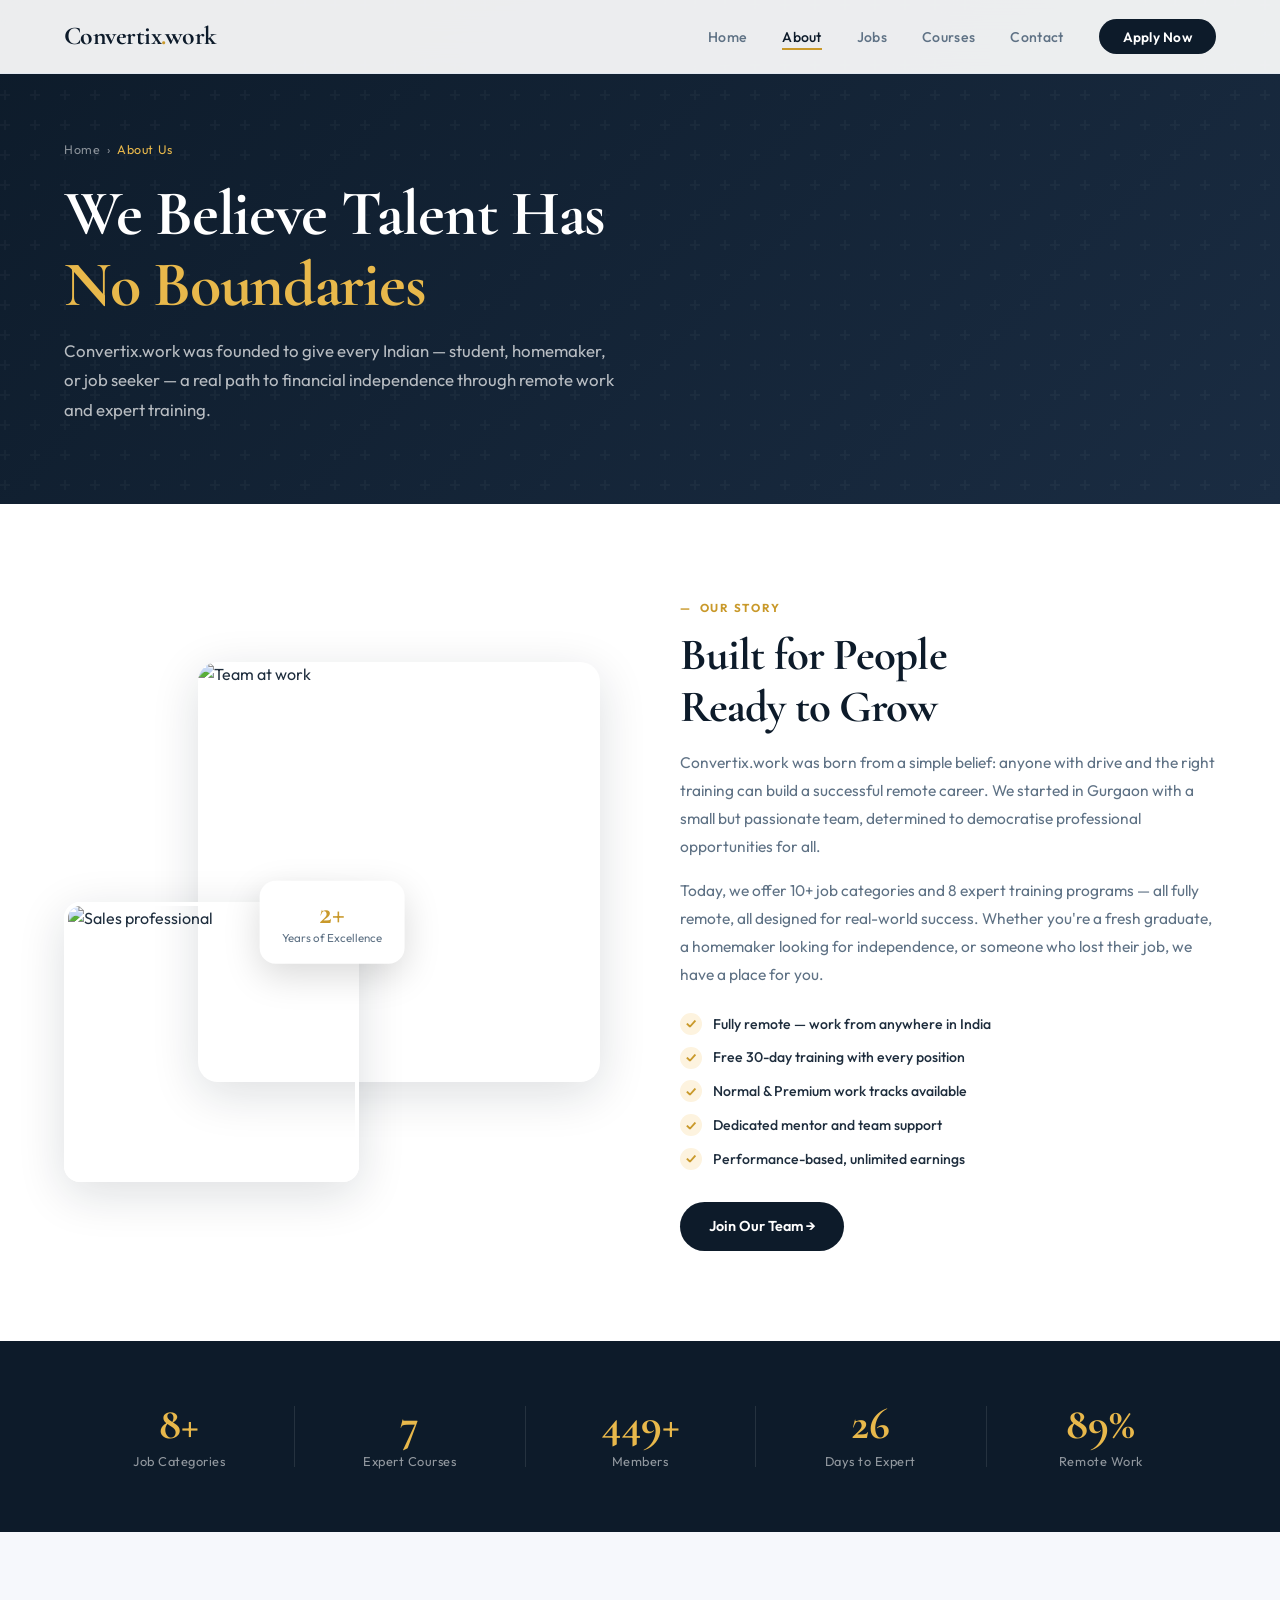
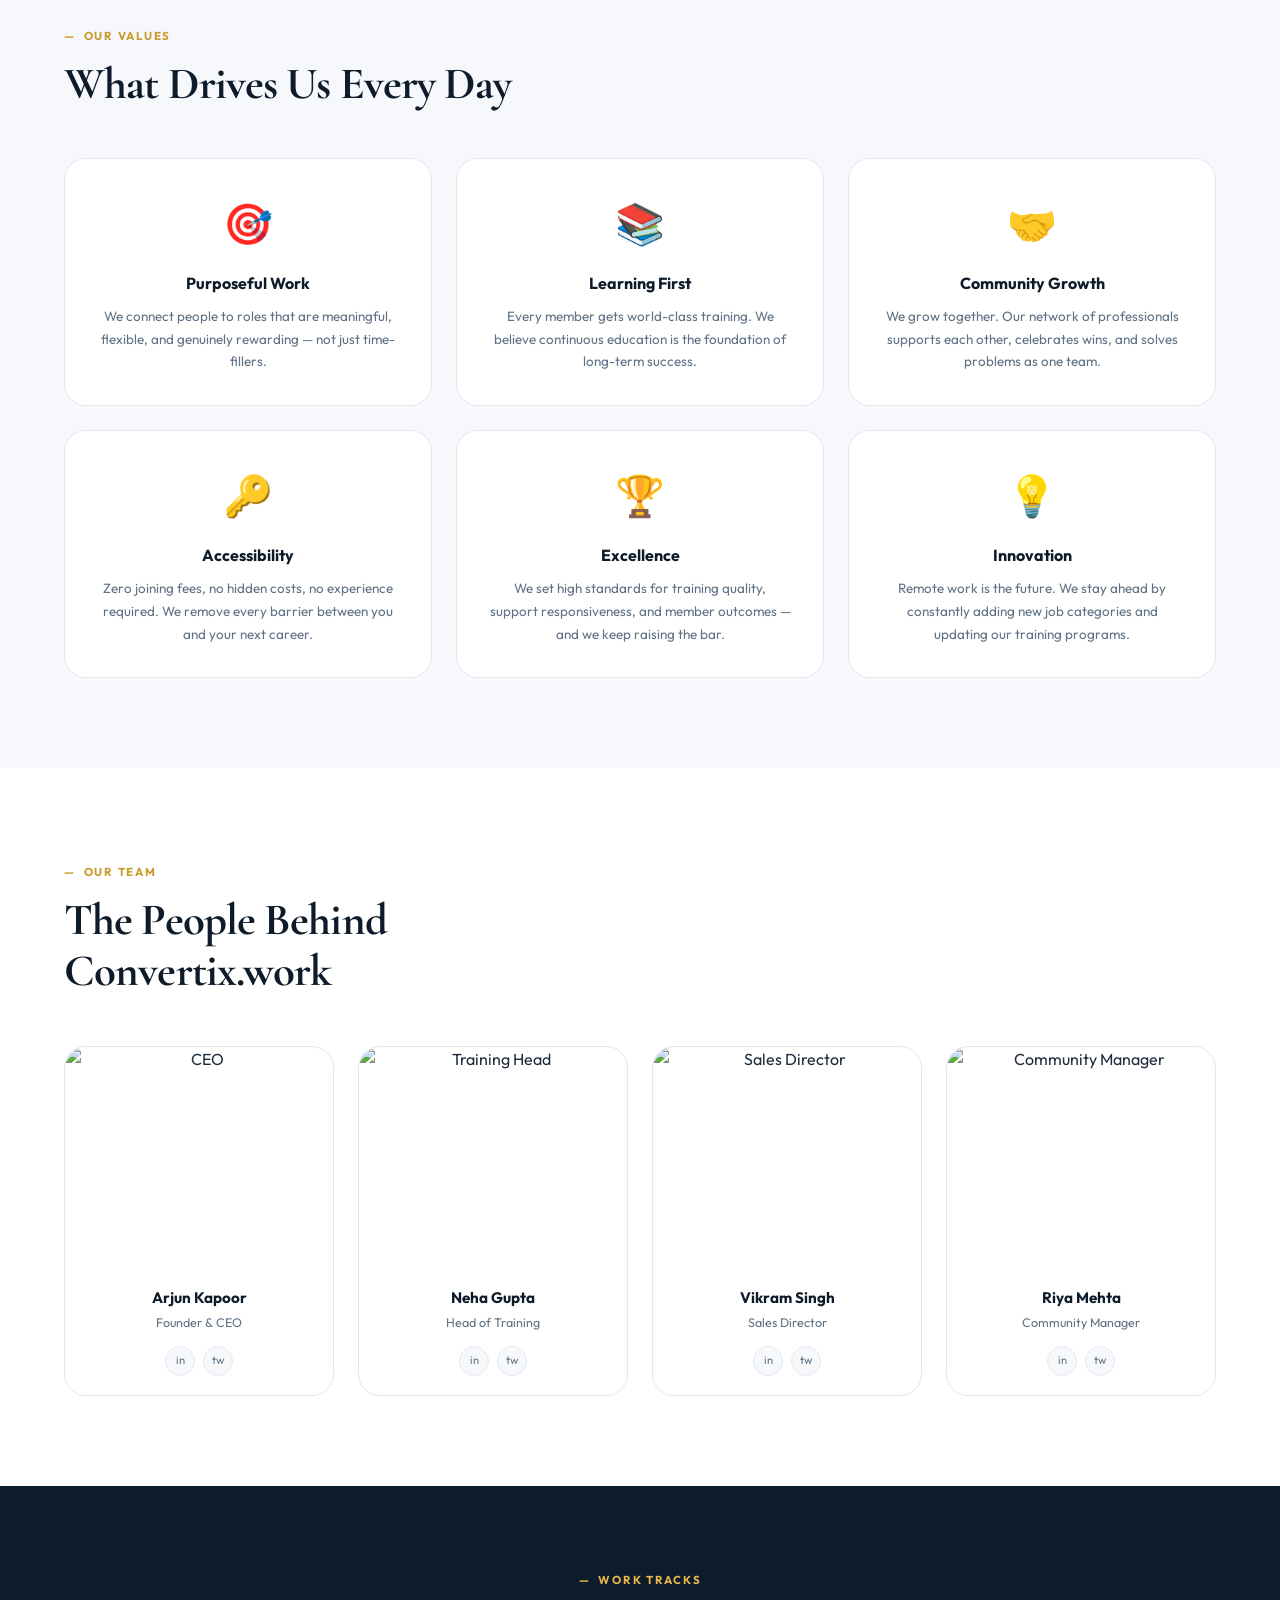
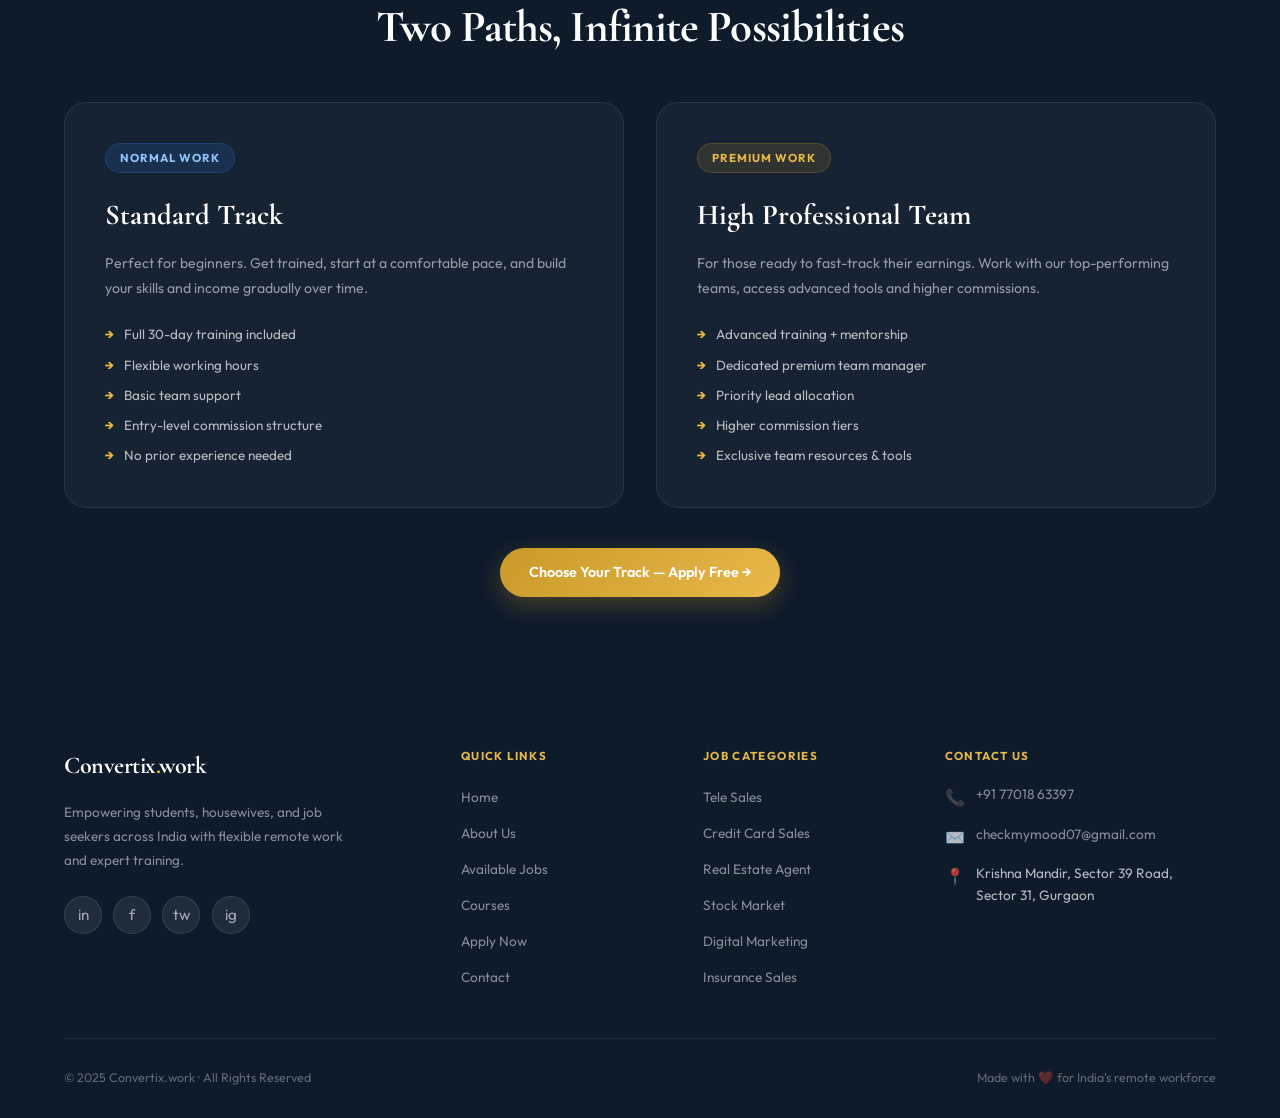
==== about.html @ 707db629 "first commit" ====
<!DOCTYPE html>
<html lang="en">
<head>
<meta charset="UTF-8"/><meta name="viewport" content="width=device-width,initial-scale=1"/>
<title>About Us — Convertix.work</title>
<link rel="stylesheet" href="style.css"/>
<style>
.about-split{display:grid;grid-template-columns:1fr 1fr;gap:5rem;align-items:center}
.about-img-stack{position:relative;height:520px}
.about-img-main{width:75%;height:420px;object-fit:cover;border-radius:20px;box-shadow:var(--shadow2);position:absolute;top:0;right:0}
.about-img-sub{width:55%;height:280px;object-fit:cover;border-radius:16px;box-shadow:var(--shadow2);position:absolute;bottom:0;left:0;border:4px solid var(--white)}
.about-badge-img{position:absolute;top:50%;left:50%;transform:translate(-50%,-50%);background:var(--white);border-radius:16px;padding:1rem 1.4rem;box-shadow:0 12px 36px rgba(0,0,0,0.15);text-align:center;z-index:2}
.about-badge-img .num{font-family:'Cormorant Garamond',serif;font-size:2rem;font-weight:700;color:var(--gold);line-height:1}
.about-badge-img .lbl{font-size:.72rem;color:var(--muted)}
.about-text .section-label{margin-bottom:.8rem}
.about-text p{color:var(--muted);line-height:1.8;font-size:.97rem;margin-top:1rem}
.about-checks{display:flex;flex-direction:column;gap:.7rem;margin-top:1.5rem}
.acheck{display:flex;align-items:center;gap:.7rem;font-size:.88rem;color:var(--text);font-weight:500}
.acheck::before{content:'✓';width:22px;height:22px;border-radius:50%;background:var(--goldbg);color:var(--gold);display:flex;align-items:center;justify-content:center;font-size:.75rem;font-weight:800;flex-shrink:0}

.mission-grid{display:grid;grid-template-columns:repeat(3,1fr);gap:1.5rem;margin-top:3rem}
.mission-card{padding:2rem;border-radius:var(--radius2);text-align:center;background:var(--white);border:1px solid var(--border);transition:all .3s}
.mission-card:hover{box-shadow:var(--shadow2);transform:translateY(-4px);border-color:rgba(201,153,42,0.2)}
.mc-icon{font-size:2.5rem;margin-bottom:1rem}
.mission-card h4{font-size:1rem;font-weight:700;color:var(--navy);margin-bottom:.5rem}
.mission-card p{font-size:.84rem;color:var(--muted);line-height:1.7}

.team-grid{display:grid;grid-template-columns:repeat(4,1fr);gap:1.5rem;margin-top:3rem}
.team-card{border-radius:var(--radius2);overflow:hidden;background:var(--white);border:1px solid var(--border);transition:all .3s;text-align:center}
.team-card:hover{transform:translateY(-5px);box-shadow:var(--shadow2)}
.team-card img{width:100%;height:220px;object-fit:cover;object-position:top}
.team-body{padding:1.2rem}
.team-name{font-size:.95rem;font-weight:700;color:var(--navy)}
.team-role{font-size:.78rem;color:var(--muted);margin-top:.2rem}
.team-socials{display:flex;justify-content:center;gap:.5rem;margin-top:.8rem}
.ts-btn{width:30px;height:30px;border-radius:50%;background:var(--off);border:1px solid var(--border);display:flex;align-items:center;justify-content:center;font-size:.7rem;color:var(--muted);transition:.2s}
.ts-btn:hover{background:var(--gold);color:#fff;border-color:var(--gold)}

.work-options-section{background:var(--navy);padding:80px 5%}
.work-options-section .section-label{color:var(--gold2)}
.work-options-section .section-title{color:var(--white)}
.wo-grid{display:grid;grid-template-columns:1fr 1fr;gap:2rem;margin-top:3rem}
.wo-card{border-radius:var(--radius2);padding:2.5rem;border:1px solid rgba(255,255,255,0.08);background:rgba(255,255,255,0.04);transition:all .3s}
.wo-card:hover{background:rgba(201,153,42,0.08);border-color:rgba(201,153,42,0.25)}
.wo-tag{display:inline-block;padding:.3rem .9rem;border-radius:50px;font-size:.72rem;font-weight:700;letter-spacing:.08em;text-transform:uppercase;margin-bottom:1.2rem}
.wo-normal .wo-tag{background:rgba(59,130,246,0.15);color:#93c5fd;border:1px solid rgba(59,130,246,0.2)}
.wo-premium .wo-tag{background:rgba(201,153,42,0.15);color:var(--gold2);border:1px solid rgba(201,153,42,0.25)}
.wo-card h3{font-family:'Cormorant Garamond',serif;font-size:1.8rem;font-weight:700;color:var(--white);margin-bottom:.8rem}
.wo-card p{font-size:.88rem;color:rgba(255,255,255,0.55);line-height:1.75;margin-bottom:1.5rem}
.wo-features{list-style:none;display:flex;flex-direction:column;gap:.55rem}
.wo-features li{font-size:.84rem;color:rgba(255,255,255,0.7);display:flex;align-items:center;gap:.6rem}
.wo-features li::before{content:'→';color:var(--gold2);font-weight:700}

@media(max-width:900px){.about-split{grid-template-columns:1fr}.about-img-stack{height:300px}.mission-grid{grid-template-columns:1fr}.team-grid{grid-template-columns:repeat(2,1fr)}.wo-grid{grid-template-columns:1fr}}
@media(max-width:500px){.team-grid{grid-template-columns:1fr}}
</style>
</head>
<body>
<nav class="navbar">
  <a href="index.html" class="nav-logo">Convertix<span>.</span>work</a>
  <ul class="nav-links" id="navLinks">
    <li><a href="index.html">Home</a></li>
    <li><a href="about.html" class="active">About</a></li>
    <li><a href="jobs.html">Jobs</a></li>
    <li><a href="courses.html">Courses</a></li>
    <li><a href="contact.html">Contact</a></li>
    <li><a href="apply.html" class="nav-cta">Apply Now</a></li>
  </ul>
  <div class="hamburger" id="hamburger"><span></span><span></span><span></span></div>
</nav>

<!-- HERO -->
<div class="page-hero">
  <div class="page-hero-content">
    <div class="breadcrumb"><a href="index.html">Home</a> › <span>About Us</span></div>
    <h1>We Believe Talent Has<br><em>No Boundaries</em></h1>
    <p>Convertix.work was founded to give every Indian — student, homemaker, or job seeker — a real path to financial independence through remote work and expert training.</p>
  </div>
</div>

<!-- ABOUT SPLIT -->
<section style="background:var(--white)">
  <div class="about-split">
    <div class="about-img-stack reveal">
      <img class="about-img-main" src="https://images.unsplash.com/photo-1497366216548-37526070297c?w=700&h=840&fit=crop" alt="Team at work"/>
      <img class="about-img-sub" src="https://images.unsplash.com/photo-1556742049-0cfed4f6a45d?w=500&h=560&fit=crop" alt="Sales professional"/>
      <div class="about-badge-img"><div class="num">2+</div><div class="lbl">Years of Excellence</div></div>
    </div>
    <div class="about-text reveal" data-delay="150">
      <div class="section-label">Our Story</div>
      <div class="section-title">Built for People<br>Ready to Grow</div>
      <p>Convertix.work was born from a simple belief: anyone with drive and the right training can build a successful remote career. We started in Gurgaon with a small but passionate team, determined to democratise professional opportunities for all.</p>
      <p>Today, we offer 10+ job categories and 8 expert training programs — all fully remote, all designed for real-world success. Whether you're a fresh graduate, a homemaker looking for independence, or someone who lost their job, we have a place for you.</p>
      <div class="about-checks">
        <div class="acheck">Fully remote — work from anywhere in India</div>
        <div class="acheck">Free 30-day training with every position</div>
        <div class="acheck">Normal & Premium work tracks available</div>
        <div class="acheck">Dedicated mentor and team support</div>
        <div class="acheck">Performance-based, unlimited earnings</div>
      </div>
      <div style="margin-top:2rem">
        <a href="apply.html" class="btn btn-dark">Join Our Team →</a>
      </div>
    </div>
  </div>
</section>

<!-- STATS -->
<div class="stats-bar">
  <div class="stat-item"><div class="stat-num" data-count="10" data-suffix="+">10+</div><div class="stat-label">Job Categories</div></div>
  <div class="stat-item"><div class="stat-num" data-count="8">8</div><div class="stat-label">Expert Courses</div></div>
  <div class="stat-item"><div class="stat-num" data-count="500" data-suffix="+">500+</div><div class="stat-label">Members</div></div>
  <div class="stat-item"><div class="stat-num" data-count="30">30</div><div class="stat-label">Days to Expert</div></div>
  <div class="stat-item"><div class="stat-num" data-count="100" data-suffix="%">100%</div><div class="stat-label">Remote Work</div></div>
</div>

<!-- MISSION / VALUES -->
<section style="background:var(--off)">
  <div class="reveal">
    <div class="section-label">Our Values</div>
    <div class="section-title">What Drives Us Every Day</div>
  </div>
  <div class="mission-grid stagger-parent">
    <div class="mission-card stagger-child"><div class="mc-icon">🎯</div><h4>Purposeful Work</h4><p>We connect people to roles that are meaningful, flexible, and genuinely rewarding — not just time-fillers.</p></div>
    <div class="mission-card stagger-child"><div class="mc-icon">📚</div><h4>Learning First</h4><p>Every member gets world-class training. We believe continuous education is the foundation of long-term success.</p></div>
    <div class="mission-card stagger-child"><div class="mc-icon">🤝</div><h4>Community Growth</h4><p>We grow together. Our network of professionals supports each other, celebrates wins, and solves problems as one team.</p></div>
    <div class="mission-card stagger-child"><div class="mc-icon">🔑</div><h4>Accessibility</h4><p>Zero joining fees, no hidden costs, no experience required. We remove every barrier between you and your next career.</p></div>
    <div class="mission-card stagger-child"><div class="mc-icon">🏆</div><h4>Excellence</h4><p>We set high standards for training quality, support responsiveness, and member outcomes — and we keep raising the bar.</p></div>
    <div class="mission-card stagger-child"><div class="mc-icon">💡</div><h4>Innovation</h4><p>Remote work is the future. We stay ahead by constantly adding new job categories and updating our training programs.</p></div>
  </div>
</section>

<!-- TEAM -->
<section style="background:var(--white)">
  <div class="section-header-row reveal">
    <div><div class="section-label">Our Team</div><div class="section-title">The People Behind<br>Convertix.work</div></div>
  </div>
  <div class="team-grid stagger-parent">
    <div class="team-card stagger-child">
      <img src="https://images.unsplash.com/photo-1560250097-0dc05ae5be72?w=400&h=440&fit=crop&crop=face" alt="CEO"/>
      <div class="team-body"><div class="team-name">Arjun Kapoor</div><div class="team-role">Founder & CEO</div><div class="team-socials"><a href="#" class="ts-btn">in</a><a href="#" class="ts-btn">tw</a></div></div>
    </div>
    <div class="team-card stagger-child">
      <img src="https://images.unsplash.com/photo-1573497019940-1c28c88b4f3e?w=400&h=440&fit=crop&crop=face" alt="Training Head"/>
      <div class="team-body"><div class="team-name">Neha Gupta</div><div class="team-role">Head of Training</div><div class="team-socials"><a href="#" class="ts-btn">in</a><a href="#" class="ts-btn">tw</a></div></div>
    </div>
    <div class="team-card stagger-child">
      <img src="https://images.unsplash.com/photo-1519085360753-af0119f7cbe7?w=400&h=440&fit=crop&crop=face" alt="Sales Director"/>
      <div class="team-body"><div class="team-name">Vikram Singh</div><div class="team-role">Sales Director</div><div class="team-socials"><a href="#" class="ts-btn">in</a><a href="#" class="ts-btn">tw</a></div></div>
    </div>
    <div class="team-card stagger-child">
      <img src="https://images.unsplash.com/photo-1531746020798-e6953c6e8e04?w=400&h=440&fit=crop&crop=face" alt="Community Manager"/>
      <div class="team-body"><div class="team-name">Riya Mehta</div><div class="team-role">Community Manager</div><div class="team-socials"><a href="#" class="ts-btn">in</a><a href="#" class="ts-btn">tw</a></div></div>
    </div>
  </div>
</section>

<!-- WORK OPTIONS -->
<section class="work-options-section">
  <div class="reveal" style="text-align:center">
    <div class="section-label">Work Tracks</div>
    <div class="section-title">Two Paths, Infinite Possibilities</div>
  </div>
  <div class="wo-grid stagger-parent">
    <div class="wo-card wo-normal stagger-child">
      <div class="wo-tag">Normal Work</div>
      <h3>Standard Track</h3>
      <p>Perfect for beginners. Get trained, start at a comfortable pace, and build your skills and income gradually over time.</p>
      <ul class="wo-features">
        <li>Full 30-day training included</li>
        <li>Flexible working hours</li>
        <li>Basic team support</li>
        <li>Entry-level commission structure</li>
        <li>No prior experience needed</li>
      </ul>
    </div>
    <div class="wo-card wo-premium stagger-child">
      <div class="wo-tag">Premium Work</div>
      <h3>High Professional Team</h3>
      <p>For those ready to fast-track their earnings. Work with our top-performing teams, access advanced tools and higher commissions.</p>
      <ul class="wo-features">
        <li>Advanced training + mentorship</li>
        <li>Dedicated premium team manager</li>
        <li>Priority lead allocation</li>
        <li>Higher commission tiers</li>
        <li>Exclusive team resources & tools</li>
      </ul>
    </div>
  </div>
  <div style="text-align:center;margin-top:2.5rem">
    <a href="apply.html" class="btn btn-gold">Choose Your Track — Apply Free →</a>
  </div>
</section>

<!-- FOOTER -->
<footer class="footer">
  <div class="footer-grid">
    <div class="footer-brand">
      <a href="index.html" class="nav-logo" style="color:#fff">Convertix<span style="color:var(--gold2)">.</span>work</a>
      <p>Empowering students, housewives, and job seekers across India with flexible remote work and expert training.</p>
      <div class="footer-social"><a href="#" class="social-btn">in</a><a href="#" class="social-btn">f</a><a href="#" class="social-btn">tw</a><a href="#" class="social-btn">ig</a></div>
    </div>
    <div class="footer-col"><h5>Quick Links</h5><ul><li><a href="index.html">Home</a></li><li><a href="about.html">About Us</a></li><li><a href="jobs.html">Available Jobs</a></li><li><a href="courses.html">Courses</a></li><li><a href="apply.html">Apply Now</a></li><li><a href="contact.html">Contact</a></li></ul></div>
    <div class="footer-col"><h5>Job Categories</h5><ul><li><a href="jobs.html">Tele Sales</a></li><li><a href="jobs.html">Credit Card Sales</a></li><li><a href="jobs.html">Real Estate Agent</a></li><li><a href="jobs.html">Stock Market</a></li><li><a href="jobs.html">Digital Marketing</a></li><li><a href="jobs.html">Insurance Sales</a></li></ul></div>
    <div class="footer-col"><h5>Contact Us</h5>
      <div class="footer-contact-item"><span class="icon">📞</span><div><a href="tel:+917701863397">+91 77018 63397</a></div></div>
      <div class="footer-contact-item"><span class="icon">✉️</span><div><a href="mailto:checkmymood07@gmail.com">checkmymood07@gmail.com</a></div></div>
      <div class="footer-contact-item"><span class="icon">📍</span><div>Krishna Mandir, Sector 39 Road, Sector 31, Gurgaon</div></div>
    </div>
  </div>
  <div class="footer-bottom"><span>© 2025 Convertix.work · All Rights Reserved</span><span>Made with ❤️ for India's remote workforce</span></div>
</footer>
<script src="main.js"></script>
</body>
</html>
---- style.css ----
/* =========================================================
   CONVERTIX.WORK — Global Stylesheet
   Design: Clean Corporate · Light & Professional
   Fonts: Cormorant Garamond + Outfit
========================================================= */

@import url('https://fonts.googleapis.com/css2?family=Cormorant+Garamond:wght@600;700&family=Outfit:wght@300;400;500;600;700;800&display=swap');

/* ── TOKENS ──────────────────────────────────────────── */
:root {
  --navy:    #0d1b2a;
  --navy2:   #1a2c42;
  --gold:    #c9992a;
  --gold2:   #e8b84b;
  --goldbg:  #fdf3df;
  --white:   #ffffff;
  --off:     #f6f8fc;
  --text:    #1e2d3d;
  --muted:   #5f7285;
  --border:  #e2e8f0;
  --shadow:  0 4px 24px rgba(13,27,42,0.09);
  --shadow2: 0 12px 48px rgba(13,27,42,0.14);
  --radius:  14px;
  --radius2: 22px;
  font-size: 16px;
}

/* ── RESET ───────────────────────────────────────────── */
*, *::before, *::after { box-sizing: border-box; margin: 0; padding: 0; }
html { scroll-behavior: smooth; }
body {
  font-family: 'Outfit', sans-serif;
  background: var(--white);
  color: var(--text);
  line-height: 1.6;
  -webkit-font-smoothing: antialiased;
}
img { display: block; max-width: 100%; }
a { text-decoration: none; }

/* ── NAV ─────────────────────────────────────────────── */
.navbar {
  position: fixed; top: 0; left: 0; right: 0; z-index: 200;
  display: flex; align-items: center; justify-content: space-between;
  padding: 1rem 5%;
  background: rgba(255,255,255,0.92);
  backdrop-filter: blur(18px);
  border-bottom: 1px solid var(--border);
  transition: box-shadow 0.3s;
}
.navbar.scrolled { box-shadow: 0 4px 30px rgba(13,27,42,0.1); }

.nav-logo {
  font-family: 'Cormorant Garamond', serif;
  font-size: 1.6rem; font-weight: 700;
  color: var(--navy); letter-spacing: -0.02em;
}
.nav-logo span { color: var(--gold); }

.nav-links { display: flex; align-items: center; gap: 2.2rem; list-style: none; }
.nav-links a {
  font-size: 0.88rem; font-weight: 500;
  color: var(--muted); letter-spacing: 0.02em;
  transition: color 0.2s; position: relative;
}
.nav-links a::after {
  content: ''; position: absolute; bottom: -4px; left: 0; right: 0;
  height: 2px; background: var(--gold);
  transform: scaleX(0); transform-origin: left;
  transition: transform 0.25s ease;
}
.nav-links a:hover, .nav-links a.active { color: var(--navy); }
.nav-links a:hover::after, .nav-links a.active::after { transform: scaleX(1); }

.nav-cta {
  background: var(--navy) !important; color: var(--white) !important;
  padding: 0.55rem 1.5rem; border-radius: 50px;
  font-weight: 600 !important; font-size: 0.85rem !important;
  transition: all 0.3s !important;
}
.nav-cta::after { display: none !important; }
.nav-cta:hover { background: var(--gold) !important; transform: translateY(-1px); box-shadow: 0 8px 20px rgba(201,153,42,0.35) !important; }

.hamburger {
  display: none; flex-direction: column; gap: 5px;
  cursor: pointer; padding: 8px; border-radius: 8px;
  background: rgba(201,153,42,0.1); transition: background 0.3s;
}
.hamburger:hover { background: rgba(201,153,42,0.2); }
.hamburger span { width: 22px; height: 2px; background: var(--gold); border-radius: 2px; transition: 0.3s; }
.hamburger.open span:nth-child(1) { transform: rotate(45deg) translate(5px, 5px); }
.hamburger.open span:nth-child(2) { opacity: 0; }
.hamburger.open span:nth-child(3) { transform: rotate(-45deg) translate(5px, -5px); }

/* ── BUTTONS ─────────────────────────────────────────── */
.btn {
  display: inline-flex; align-items: center; gap: 0.5rem;
  padding: 0.8rem 1.8rem; border-radius: 50px;
  font-family: 'Outfit', sans-serif; font-weight: 600;
  font-size: 0.9rem; cursor: pointer; border: none;
  transition: all 0.3s; text-decoration: none;
}
.btn-dark { background: var(--navy); color: var(--white); }
.btn-dark:hover { background: var(--navy2); transform: translateY(-2px); box-shadow: 0 12px 28px rgba(13,27,42,0.22); }
.btn-gold { background: linear-gradient(135deg, var(--gold), var(--gold2)); color: var(--white); box-shadow: 0 8px 24px rgba(201,153,42,0.3); }
.btn-gold:hover { transform: translateY(-2px); box-shadow: 0 14px 32px rgba(201,153,42,0.4); }
.btn-outline { background: transparent; color: var(--navy); border: 2px solid var(--navy); }
.btn-outline:hover { background: var(--navy); color: var(--white); }
.btn-outline-gold { background: transparent; color: var(--gold); border: 2px solid var(--gold); }
.btn-outline-gold:hover { background: var(--gold); color: var(--white); }

/* ── PAGE HERO ───────────────────────────────────────── */
.page-hero {
  padding: 140px 5% 80px;
  background: linear-gradient(135deg, var(--navy) 0%, var(--navy2) 100%);
  color: var(--white); position: relative; overflow: hidden;
}
.page-hero::before {
  content: '';
  position: absolute; inset: 0;
  background: url("data:image/svg+xml,%3Csvg width='60' height='60' viewBox='0 0 60 60' xmlns='http://www.w3.org/2000/svg'%3E%3Cg fill='none' fill-rule='evenodd'%3E%3Cg fill='%23ffffff' fill-opacity='0.03'%3E%3Cpath d='M36 34v-4h-2v4h-4v2h4v4h2v-4h4v-2h-4zm0-30V0h-2v4h-4v2h4v4h2V6h4V4h-4zM6 34v-4H4v4H0v2h4v4h2v-4h4v-2H6zM6 4V0H4v4H0v2h4v4h2V6h4V4H6z'/%3E%3C/g%3E%3C/g%3E%3C/svg%3E");
}
.page-hero-content { position: relative; z-index: 1; max-width: 720px; }
.page-hero .breadcrumb {
  display: flex; align-items: center; gap: 0.4rem;
  font-size: 0.78rem; color: rgba(255,255,255,0.5);
  margin-bottom: 1.2rem; letter-spacing: 0.05em;
}
.page-hero .breadcrumb a { color: rgba(255,255,255,0.5); }
.page-hero .breadcrumb a:hover { color: var(--gold); }
.page-hero .breadcrumb span { color: var(--gold2); }
.page-hero h1 {
  font-family: 'Cormorant Garamond', serif;
  font-size: clamp(2.4rem, 5vw, 4rem); font-weight: 700;
  line-height: 1.1; letter-spacing: -0.02em; margin-bottom: 1rem;
}
.page-hero h1 em { color: var(--gold2); font-style: normal; }
.page-hero p {
  font-size: 1.05rem; color: rgba(255,255,255,0.7);
  max-width: 560px; line-height: 1.75;
}

/* ── SECTIONS ────────────────────────────────────────── */
section { padding: 90px 5%; }
.section-label {
  display: inline-flex; align-items: center; gap: 0.5rem;
  font-size: 0.72rem; letter-spacing: 0.15em; text-transform: uppercase;
  color: var(--gold); font-weight: 700; margin-bottom: 0.8rem;
}
.section-label::before { content: '—'; }
.section-title {
  font-family: 'Cormorant Garamond', serif;
  font-size: clamp(1.9rem, 3.5vw, 2.8rem);
  font-weight: 700; line-height: 1.15; color: var(--navy);
  letter-spacing: -0.02em;
}
.section-sub { color: var(--muted); margin-top: 0.9rem; line-height: 1.75; font-size: 0.97rem; max-width: 540px; }

.section-header-row {
  display: flex; justify-content: space-between;
  align-items: flex-end; margin-bottom: 3rem; flex-wrap: wrap; gap: 1.5rem;
}

.bg-off { background: var(--off); }
.bg-navy { background: var(--navy); color: var(--white); }
.bg-gold { background: linear-gradient(135deg, #b8841f, var(--gold)); }

/* ── CARDS ───────────────────────────────────────────── */
.card {
  background: var(--white); border: 1px solid var(--border);
  border-radius: var(--radius2); overflow: hidden;
  transition: all 0.35s cubic-bezier(0.34,1.3,0.64,1);
}
.card:hover { transform: translateY(-6px); box-shadow: var(--shadow2); border-color: rgba(201,153,42,0.25); }

.card-img { width: 100%; height: 220px; object-fit: cover; }
.card-body { padding: 1.5rem; }
.card-tag {
  display: inline-block; font-size: 0.7rem; font-weight: 700;
  letter-spacing: 0.1em; text-transform: uppercase;
  padding: 0.25rem 0.7rem; border-radius: 50px;
  background: var(--goldbg); color: var(--gold);
  margin-bottom: 0.8rem;
}
.card-title { font-size: 1.05rem; font-weight: 700; color: var(--navy); margin-bottom: 0.4rem; }
.card-desc { font-size: 0.85rem; color: var(--muted); line-height: 1.65; }

/* ── STATS BAR ───────────────────────────────────────── */
.stats-bar {
  display: flex; align-items: center; justify-content: center;
  gap: 0; background: var(--navy); padding: 2.8rem 5%;
  flex-wrap: wrap;
}
.stat-item {
  flex: 1; min-width: 160px; text-align: center;
  padding: 1rem 1.5rem; position: relative;
}
.stat-item + .stat-item::before {
  content: '';
  position: absolute; left: 0; top: 20%; height: 60%;
  width: 1px; background: rgba(255,255,255,0.1);
}
.stat-num {
  font-family: 'Cormorant Garamond', serif;
  font-size: 2.8rem; font-weight: 700; color: var(--gold2);
  line-height: 1;
}
.stat-label { font-size: 0.8rem; color: rgba(255,255,255,0.55); margin-top: 0.3rem; letter-spacing: 0.04em; }

/* ── BADGE / TAG ─────────────────────────────────────── */
.badge {
  display: inline-flex; align-items: center; gap: 0.35rem;
  padding: 0.3rem 0.8rem; border-radius: 50px;
  font-size: 0.72rem; font-weight: 700; letter-spacing: 0.08em; text-transform: uppercase;
}
.badge-gold { background: var(--goldbg); color: var(--gold); border: 1px solid rgba(201,153,42,0.25); }
.badge-green { background: #f0fdf4; color: #15803d; border: 1px solid rgba(21,128,61,0.2); }
.badge-blue  { background: #eff6ff; color: #1d4ed8; border: 1px solid rgba(29,78,216,0.2); }
.badge-navy  { background: rgba(13,27,42,0.08); color: var(--navy); border: 1px solid rgba(13,27,42,0.15); }

/* ── DIVIDER ─────────────────────────────────────────── */
.divider { height: 1px; background: var(--border); margin: 0; }

/* ── FOOTER ─────────────────────────────────────────── */
.footer {
  background: var(--navy);
  color: rgba(255,255,255,0.7);
  padding: 70px 5% 30px;
}
.footer-grid {
  display: grid; grid-template-columns: 1.8fr 1fr 1fr 1.4fr;
  gap: 3rem; margin-bottom: 3rem;
}
.footer-brand .nav-logo { color: var(--white); font-size: 1.5rem; margin-bottom: 1rem; display: block; }
.footer-brand p { font-size: 0.85rem; line-height: 1.75; color: rgba(255,255,255,0.5); max-width: 280px; }
.footer-social { display: flex; gap: 0.7rem; margin-top: 1.5rem; }
.social-btn {
  width: 38px; height: 38px; border-radius: 50%;
  background: rgba(255,255,255,0.08); border: 1px solid rgba(255,255,255,0.1);
  display: flex; align-items: center; justify-content: center;
  font-size: 0.95rem; transition: all 0.2s; color: rgba(255,255,255,0.6);
  text-decoration: none;
}
.social-btn:hover { background: var(--gold); border-color: var(--gold); color: var(--white); }
.footer-col h5 {
  font-size: 0.72rem; letter-spacing: 0.12em; text-transform: uppercase;
  color: var(--gold2); font-weight: 700; margin-bottom: 1.2rem;
}
.footer-col ul { list-style: none; display: flex; flex-direction: column; gap: 0.65rem; }
.footer-col a { color: rgba(255,255,255,0.5); font-size: 0.85rem; transition: color 0.2s; }
.footer-col a:hover { color: var(--white); }
.footer-contact-item { display: flex; align-items: flex-start; gap: 0.7rem; margin-bottom: 0.8rem; font-size: 0.85rem; }
.footer-contact-item .icon { font-size: 1rem; flex-shrink: 0; margin-top: 1px; }
.footer-contact-item a { color: rgba(255,255,255,0.5); }
.footer-contact-item a:hover { color: var(--gold2); }
.footer-bottom {
  border-top: 1px solid rgba(255,255,255,0.08);
  padding-top: 1.8rem;
  display: flex; justify-content: space-between; align-items: center;
  flex-wrap: wrap; gap: 1rem;
  font-size: 0.78rem; color: rgba(255,255,255,0.35);
}
.footer-bottom a { color: rgba(255,255,255,0.35); }
.footer-bottom a:hover { color: var(--gold2); }

/* ── REVEAL ANIMATION ────────────────────────────────── */
.reveal {
  opacity: 0; transform: translateY(28px);
  transition: opacity 0.6s ease, transform 0.6s ease;
}
.reveal.up { opacity: 1; transform: translateY(0); }

/* ── FORM ────────────────────────────────────────────── */
.form-group { display: flex; flex-direction: column; gap: 0.4rem; margin-bottom: 1.1rem; }
.form-group label { font-size: 0.8rem; font-weight: 600; color: var(--text); letter-spacing: 0.02em; }
.form-group input,
.form-group select,
.form-group textarea {
  background: var(--white); border: 1.5px solid var(--border);
  color: var(--text); padding: 0.75rem 1rem;
  border-radius: var(--radius); font-family: 'Outfit', sans-serif;
  font-size: 0.9rem; outline: none; transition: all 0.2s; width: 100%;
}
.form-group input:focus,
.form-group select:focus,
.form-group textarea:focus {
  border-color: var(--gold); box-shadow: 0 0 0 3px rgba(201,153,42,0.12);
}
.form-group input::placeholder,
.form-group textarea::placeholder { color: #b0bec5; }
.form-group textarea { resize: vertical; min-height: 100px; }
.form-row { display: grid; grid-template-columns: 1fr 1fr; gap: 1.1rem; }

/* ── RESPONSIVE ──────────────────────────────────────── */
@media (max-width: 1024px) {
  .footer-grid { grid-template-columns: 1fr 1fr; }
}
@media (max-width: 768px) {
  .navbar { padding: 0.9rem 5%; }
  .nav-links {
    display: none; position: fixed; top: 64px; left: 0; right: 0; bottom: 0;
    background: rgba(255,255,255,0.95); backdrop-filter: blur(10px);
    flex-direction: column; align-items: center;
    justify-content: center; gap: 2rem; z-index: 199;
    border-top: 1px solid var(--border);
    opacity: 0; transform: translateY(-20px); transition: all 0.3s ease;
  }
  .nav-links.open { display: flex; opacity: 1; transform: translateY(0); }
  .nav-links a { font-size: 1.1rem; transition: color 0.3s; }
  .nav-links a:hover { color: var(--gold); }
  .hamburger { display: flex; }
  .section-header-row { flex-direction: column; align-items: flex-start; }
  .form-row { grid-template-columns: 1fr; }
  .footer-grid { grid-template-columns: 1fr; gap: 2rem; }
  .footer-bottom { flex-direction: column; text-align: center; }
  section { padding: 60px 5%; }
  .stats-bar { gap: 0; }
}
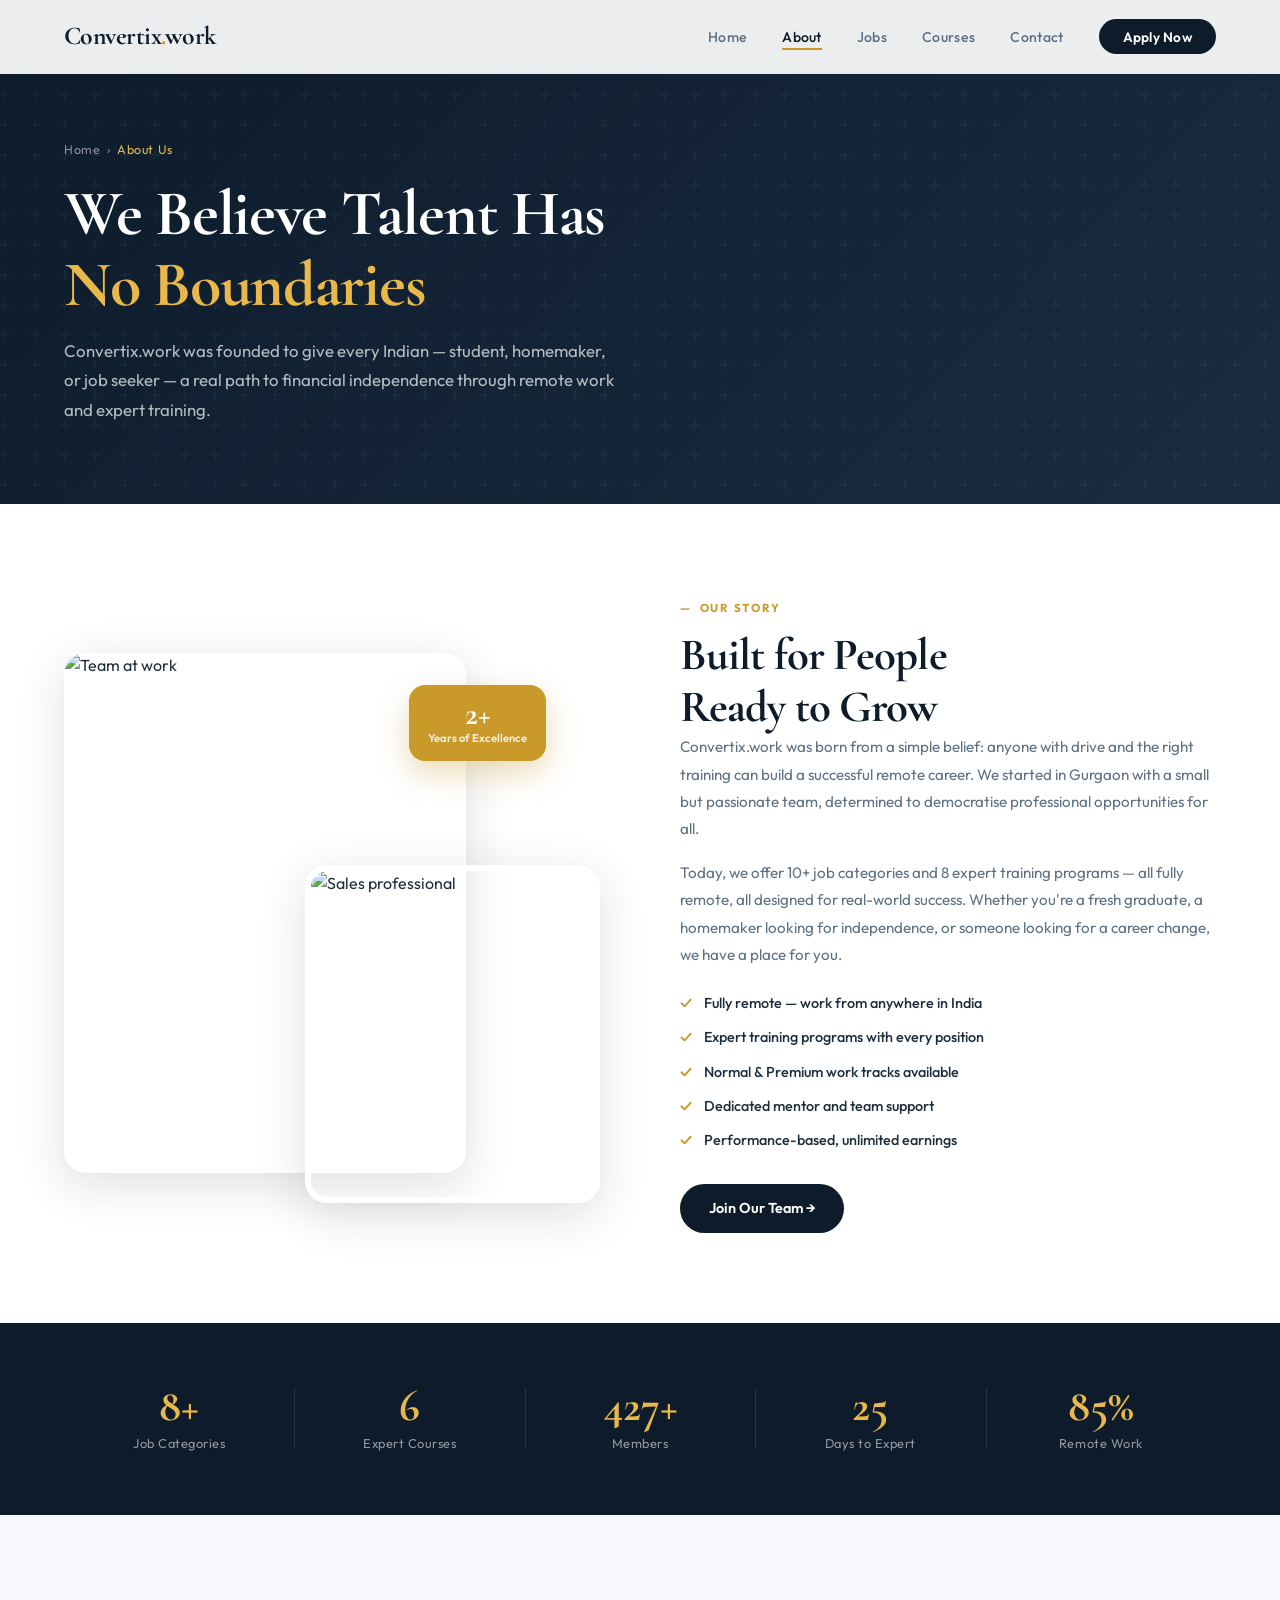
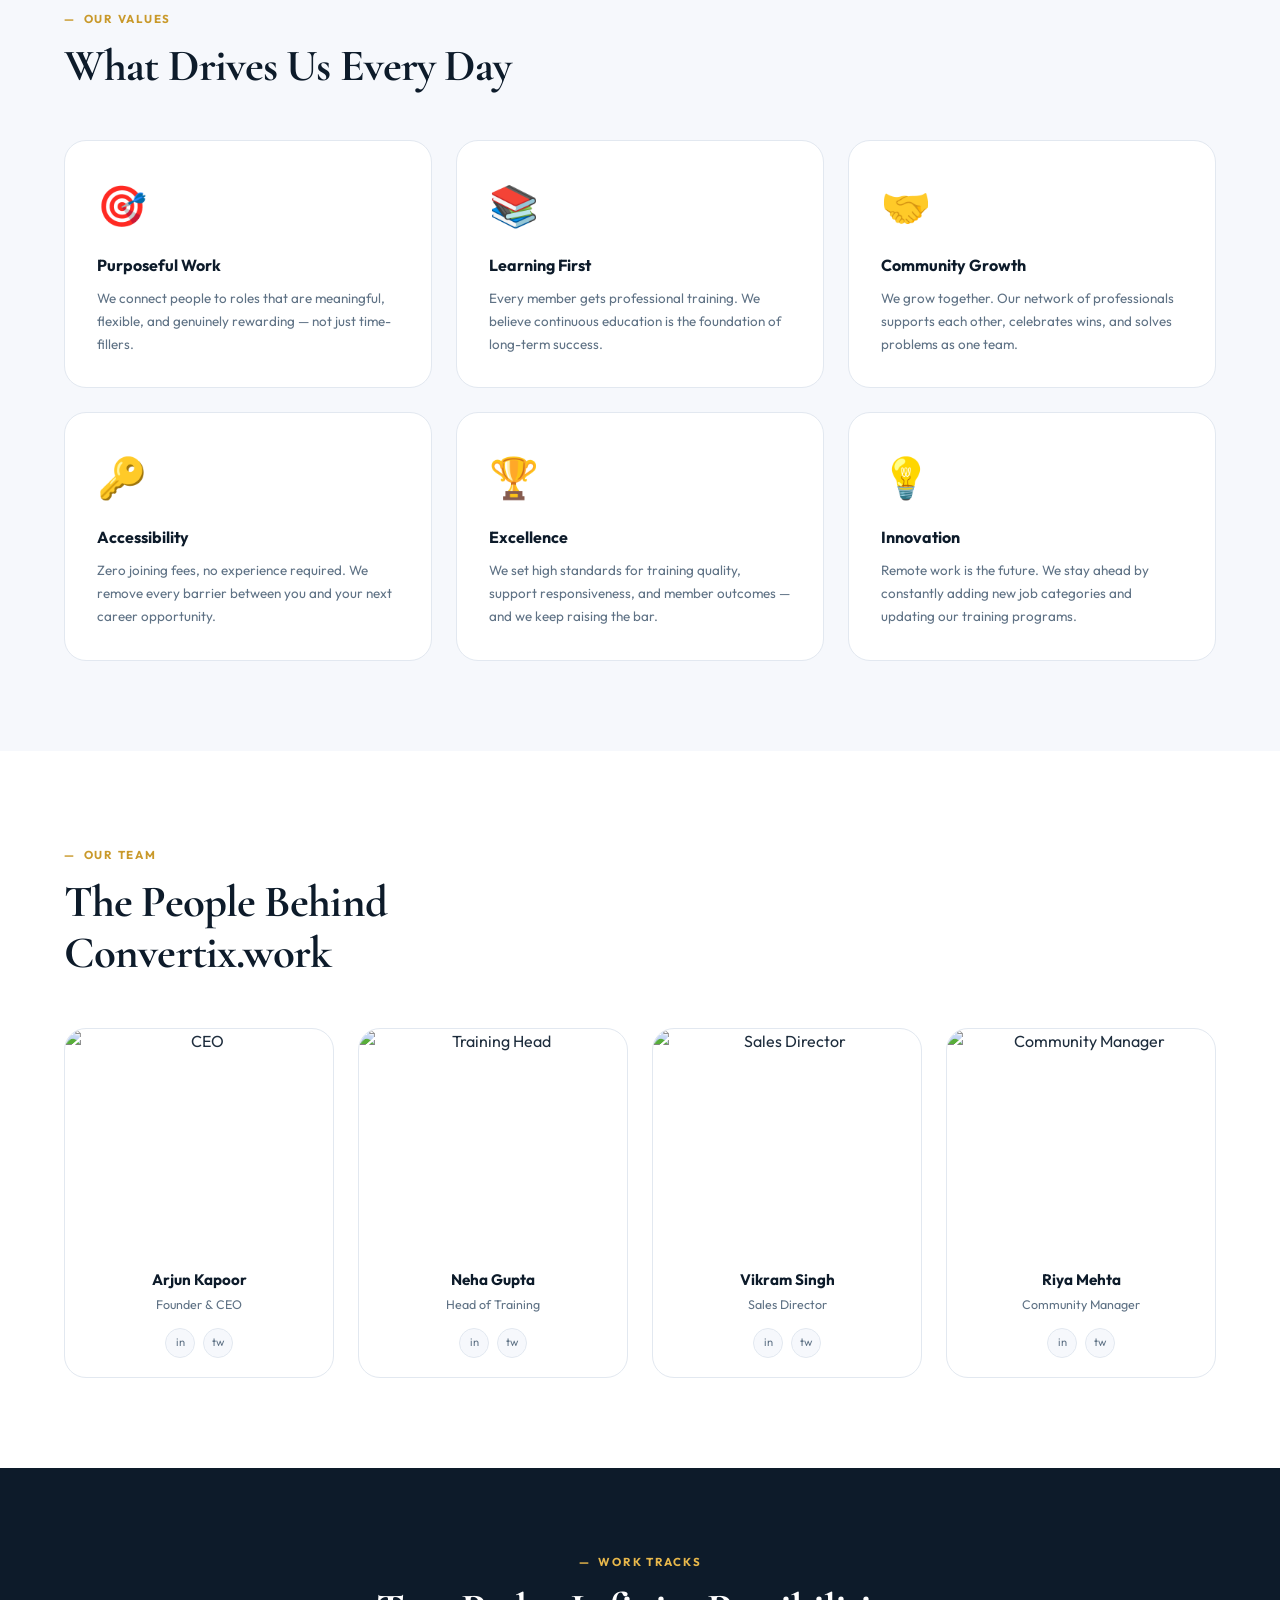
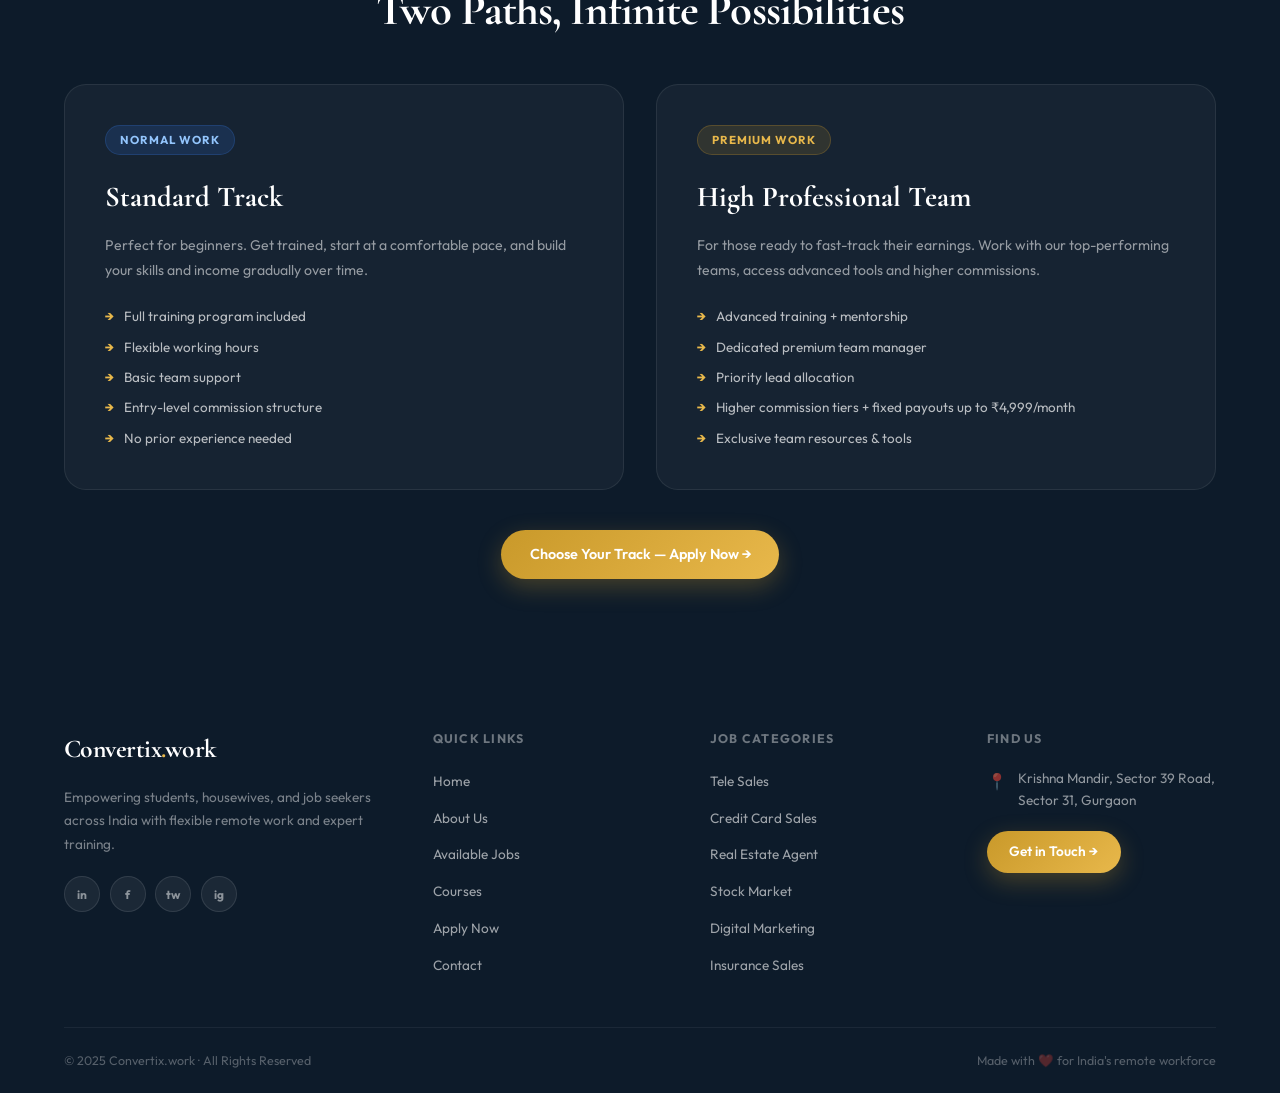
==== commit 450aaf72: "some fetrure updated" ====
--- a/about.html
+++ b/about.html
@@ -1,215 +1,278 @@
 <!DOCTYPE html>
 <html lang="en">
+
 <head>
-<meta charset="UTF-8"/><meta name="viewport" content="width=device-width,initial-scale=1"/>
-<title>About Us — Convertix.work</title>
-<link rel="stylesheet" href="style.css"/>
-<style>
-.about-split{display:grid;grid-template-columns:1fr 1fr;gap:5rem;align-items:center}
-.about-img-stack{position:relative;height:520px}
-.about-img-main{width:75%;height:420px;object-fit:cover;border-radius:20px;box-shadow:var(--shadow2);position:absolute;top:0;right:0}
-.about-img-sub{width:55%;height:280px;object-fit:cover;border-radius:16px;box-shadow:var(--shadow2);position:absolute;bottom:0;left:0;border:4px solid var(--white)}
-.about-badge-img{position:absolute;top:50%;left:50%;transform:translate(-50%,-50%);background:var(--white);border-radius:16px;padding:1rem 1.4rem;box-shadow:0 12px 36px rgba(0,0,0,0.15);text-align:center;z-index:2}
-.about-badge-img .num{font-family:'Cormorant Garamond',serif;font-size:2rem;font-weight:700;color:var(--gold);line-height:1}
-.about-badge-img .lbl{font-size:.72rem;color:var(--muted)}
-.about-text .section-label{margin-bottom:.8rem}
-.about-text p{color:var(--muted);line-height:1.8;font-size:.97rem;margin-top:1rem}
-.about-checks{display:flex;flex-direction:column;gap:.7rem;margin-top:1.5rem}
-.acheck{display:flex;align-items:center;gap:.7rem;font-size:.88rem;color:var(--text);font-weight:500}
-.acheck::before{content:'✓';width:22px;height:22px;border-radius:50%;background:var(--goldbg);color:var(--gold);display:flex;align-items:center;justify-content:center;font-size:.75rem;font-weight:800;flex-shrink:0}
-
-.mission-grid{display:grid;grid-template-columns:repeat(3,1fr);gap:1.5rem;margin-top:3rem}
-.mission-card{padding:2rem;border-radius:var(--radius2);text-align:center;background:var(--white);border:1px solid var(--border);transition:all .3s}
-.mission-card:hover{box-shadow:var(--shadow2);transform:translateY(-4px);border-color:rgba(201,153,42,0.2)}
-.mc-icon{font-size:2.5rem;margin-bottom:1rem}
-.mission-card h4{font-size:1rem;font-weight:700;color:var(--navy);margin-bottom:.5rem}
-.mission-card p{font-size:.84rem;color:var(--muted);line-height:1.7}
-
-.team-grid{display:grid;grid-template-columns:repeat(4,1fr);gap:1.5rem;margin-top:3rem}
-.team-card{border-radius:var(--radius2);overflow:hidden;background:var(--white);border:1px solid var(--border);transition:all .3s;text-align:center}
-.team-card:hover{transform:translateY(-5px);box-shadow:var(--shadow2)}
-.team-card img{width:100%;height:220px;object-fit:cover;object-position:top}
-.team-body{padding:1.2rem}
-.team-name{font-size:.95rem;font-weight:700;color:var(--navy)}
-.team-role{font-size:.78rem;color:var(--muted);margin-top:.2rem}
-.team-socials{display:flex;justify-content:center;gap:.5rem;margin-top:.8rem}
-.ts-btn{width:30px;height:30px;border-radius:50%;background:var(--off);border:1px solid var(--border);display:flex;align-items:center;justify-content:center;font-size:.7rem;color:var(--muted);transition:.2s}
-.ts-btn:hover{background:var(--gold);color:#fff;border-color:var(--gold)}
-
-.work-options-section{background:var(--navy);padding:80px 5%}
-.work-options-section .section-label{color:var(--gold2)}
-.work-options-section .section-title{color:var(--white)}
-.wo-grid{display:grid;grid-template-columns:1fr 1fr;gap:2rem;margin-top:3rem}
-.wo-card{border-radius:var(--radius2);padding:2.5rem;border:1px solid rgba(255,255,255,0.08);background:rgba(255,255,255,0.04);transition:all .3s}
-.wo-card:hover{background:rgba(201,153,42,0.08);border-color:rgba(201,153,42,0.25)}
-.wo-tag{display:inline-block;padding:.3rem .9rem;border-radius:50px;font-size:.72rem;font-weight:700;letter-spacing:.08em;text-transform:uppercase;margin-bottom:1.2rem}
-.wo-normal .wo-tag{background:rgba(59,130,246,0.15);color:#93c5fd;border:1px solid rgba(59,130,246,0.2)}
-.wo-premium .wo-tag{background:rgba(201,153,42,0.15);color:var(--gold2);border:1px solid rgba(201,153,42,0.25)}
-.wo-card h3{font-family:'Cormorant Garamond',serif;font-size:1.8rem;font-weight:700;color:var(--white);margin-bottom:.8rem}
-.wo-card p{font-size:.88rem;color:rgba(255,255,255,0.55);line-height:1.75;margin-bottom:1.5rem}
-.wo-features{list-style:none;display:flex;flex-direction:column;gap:.55rem}
-.wo-features li{font-size:.84rem;color:rgba(255,255,255,0.7);display:flex;align-items:center;gap:.6rem}
-.wo-features li::before{content:'→';color:var(--gold2);font-weight:700}
-
-@media(max-width:900px){.about-split{grid-template-columns:1fr}.about-img-stack{height:300px}.mission-grid{grid-template-columns:1fr}.team-grid{grid-template-columns:repeat(2,1fr)}.wo-grid{grid-template-columns:1fr}}
-@media(max-width:500px){.team-grid{grid-template-columns:1fr}}
-</style>
+  <meta charset="UTF-8" />
+  <meta name="viewport" content="width=device-width,initial-scale=1" />
+  <title>About Us — Convertix.work</title>
+  <link rel="stylesheet" href="style.css" />
 </head>
+
 <body>
-<nav class="navbar">
-  <a href="index.html" class="nav-logo">Convertix<span>.</span>work</a>
-  <ul class="nav-links" id="navLinks">
-    <li><a href="index.html">Home</a></li>
-    <li><a href="about.html" class="active">About</a></li>
-    <li><a href="jobs.html">Jobs</a></li>
-    <li><a href="courses.html">Courses</a></li>
-    <li><a href="contact.html">Contact</a></li>
-    <li><a href="apply.html" class="nav-cta">Apply Now</a></li>
-  </ul>
-  <div class="hamburger" id="hamburger"><span></span><span></span><span></span></div>
-</nav>
-
-<!-- HERO -->
-<div class="page-hero">
-  <div class="page-hero-content">
-    <div class="breadcrumb"><a href="index.html">Home</a> › <span>About Us</span></div>
-    <h1>We Believe Talent Has<br><em>No Boundaries</em></h1>
-    <p>Convertix.work was founded to give every Indian — student, homemaker, or job seeker — a real path to financial independence through remote work and expert training.</p>
+  <nav class="navbar">
+    <a href="index.html" class="nav-logo">Convertix<span>.</span>work</a>
+    <ul class="nav-links" id="navLinks">
+      <li><a href="index.html">Home</a></li>
+      <li><a href="about.html" class="active">About</a></li>
+      <li><a href="jobs.html">Jobs</a></li>
+      <li><a href="courses.html">Courses</a></li>
+      <li><a href="contact.html">Contact</a></li>
+      <li><a href="apply.html" class="nav-cta">Apply Now</a></li>
+    </ul>
+    <button class="hamburger" id="hamburger" type="button" aria-label="Toggle navigation"
+      aria-expanded="false"><span></span><span></span><span></span></button>
+  </nav>
+  <div class="nav-overlay" id="navOverlay"></div>
+
+  <!-- HERO -->
+  <div class="page-hero">
+    <div class="page-hero-content">
+      <div class="breadcrumb"><a href="index.html">Home</a> › <span>About Us</span></div>
+      <h1>We Believe Talent Has<br><em>No Boundaries</em></h1>
+      <p>Convertix.work was founded to give every Indian — student, homemaker, or job seeker — a real path to financial
+        independence through remote work and expert training.</p>
+    </div>
   </div>
-</div>
-
-<!-- ABOUT SPLIT -->
-<section style="background:var(--white)">
-  <div class="about-split">
-    <div class="about-img-stack reveal">
-      <img class="about-img-main" src="https://images.unsplash.com/photo-1497366216548-37526070297c?w=700&h=840&fit=crop" alt="Team at work"/>
-      <img class="about-img-sub" src="https://images.unsplash.com/photo-1556742049-0cfed4f6a45d?w=500&h=560&fit=crop" alt="Sales professional"/>
-      <div class="about-badge-img"><div class="num">2+</div><div class="lbl">Years of Excellence</div></div>
-    </div>
-    <div class="about-text reveal" data-delay="150">
-      <div class="section-label">Our Story</div>
-      <div class="section-title">Built for People<br>Ready to Grow</div>
-      <p>Convertix.work was born from a simple belief: anyone with drive and the right training can build a successful remote career. We started in Gurgaon with a small but passionate team, determined to democratise professional opportunities for all.</p>
-      <p>Today, we offer 10+ job categories and 8 expert training programs — all fully remote, all designed for real-world success. Whether you're a fresh graduate, a homemaker looking for independence, or someone who lost their job, we have a place for you.</p>
-      <div class="about-checks">
-        <div class="acheck">Fully remote — work from anywhere in India</div>
-        <div class="acheck">Free 30-day training with every position</div>
-        <div class="acheck">Normal & Premium work tracks available</div>
-        <div class="acheck">Dedicated mentor and team support</div>
-        <div class="acheck">Performance-based, unlimited earnings</div>
-      </div>
-      <div style="margin-top:2rem">
-        <a href="apply.html" class="btn btn-dark">Join Our Team →</a>
-      </div>
+
+  <!-- ABOUT SPLIT -->
+  <section style="background:var(--white)">
+    <div class="about-split">
+      <div class="about-img-stack reveal">
+        <img class="about-img-main"
+          src="https://images.unsplash.com/photo-1497366216548-37526070297c?w=700&h=840&fit=crop" alt="Team at work" />
+        <img class="about-img-sub" src="https://images.unsplash.com/photo-1556742049-0cfed4f6a45d?w=500&h=560&fit=crop"
+          alt="Sales professional" />
+        <div class="about-badge-img">
+          <div class="num">2+</div>
+          <div class="lbl">Years of Excellence</div>
+        </div>
+      </div>
+      <div class="about-text reveal" data-delay="150">
+        <div class="section-label">Our Story</div>
+        <div class="section-title">Built for People<br>Ready to Grow</div>
+        <p>Convertix.work was born from a simple belief: anyone with drive and the right training can build a successful
+          remote career. We started in Gurgaon with a small but passionate team, determined to democratise professional
+          opportunities for all.</p>
+        <p>Today, we offer 10+ job categories and 8 expert training programs — all fully remote, all designed for
+          real-world success. Whether you're a fresh graduate, a homemaker looking for independence, or someone looking
+          for a career change, we have a place for you.</p>
+        <div class="about-checks">
+          <div class="acheck">Fully remote — work from anywhere in India</div>
+          <div class="acheck">Expert training programs with every position</div>
+          <div class="acheck">Normal & Premium work tracks available</div>
+          <div class="acheck">Dedicated mentor and team support</div>
+          <div class="acheck">Performance-based, unlimited earnings</div>
+        </div>
+        <div style="margin-top:2rem">
+          <a href="apply.html" class="btn btn-dark">Join Our Team →</a>
+        </div>
+      </div>
+    </div>
+  </section>
+
+  <!-- STATS -->
+  <div class="stats-bar">
+    <div class="stat-item">
+      <div class="stat-num" data-count="10" data-suffix="+">10+</div>
+      <div class="stat-label">Job Categories</div>
+    </div>
+    <div class="stat-item">
+      <div class="stat-num" data-count="8">8</div>
+      <div class="stat-label">Expert Courses</div>
+    </div>
+    <div class="stat-item">
+      <div class="stat-num" data-count="500" data-suffix="+">500+</div>
+      <div class="stat-label">Members</div>
+    </div>
+    <div class="stat-item">
+      <div class="stat-num" data-count="30">30</div>
+      <div class="stat-label">Days to Expert</div>
+    </div>
+    <div class="stat-item">
+      <div class="stat-num" data-count="100" data-suffix="%">100%</div>
+      <div class="stat-label">Remote Work</div>
     </div>
   </div>
-</section>
-
-<!-- STATS -->
-<div class="stats-bar">
-  <div class="stat-item"><div class="stat-num" data-count="10" data-suffix="+">10+</div><div class="stat-label">Job Categories</div></div>
-  <div class="stat-item"><div class="stat-num" data-count="8">8</div><div class="stat-label">Expert Courses</div></div>
-  <div class="stat-item"><div class="stat-num" data-count="500" data-suffix="+">500+</div><div class="stat-label">Members</div></div>
-  <div class="stat-item"><div class="stat-num" data-count="30">30</div><div class="stat-label">Days to Expert</div></div>
-  <div class="stat-item"><div class="stat-num" data-count="100" data-suffix="%">100%</div><div class="stat-label">Remote Work</div></div>
-</div>
-
-<!-- MISSION / VALUES -->
-<section style="background:var(--off)">
-  <div class="reveal">
-    <div class="section-label">Our Values</div>
-    <div class="section-title">What Drives Us Every Day</div>
-  </div>
-  <div class="mission-grid stagger-parent">
-    <div class="mission-card stagger-child"><div class="mc-icon">🎯</div><h4>Purposeful Work</h4><p>We connect people to roles that are meaningful, flexible, and genuinely rewarding — not just time-fillers.</p></div>
-    <div class="mission-card stagger-child"><div class="mc-icon">📚</div><h4>Learning First</h4><p>Every member gets world-class training. We believe continuous education is the foundation of long-term success.</p></div>
-    <div class="mission-card stagger-child"><div class="mc-icon">🤝</div><h4>Community Growth</h4><p>We grow together. Our network of professionals supports each other, celebrates wins, and solves problems as one team.</p></div>
-    <div class="mission-card stagger-child"><div class="mc-icon">🔑</div><h4>Accessibility</h4><p>Zero joining fees, no hidden costs, no experience required. We remove every barrier between you and your next career.</p></div>
-    <div class="mission-card stagger-child"><div class="mc-icon">🏆</div><h4>Excellence</h4><p>We set high standards for training quality, support responsiveness, and member outcomes — and we keep raising the bar.</p></div>
-    <div class="mission-card stagger-child"><div class="mc-icon">💡</div><h4>Innovation</h4><p>Remote work is the future. We stay ahead by constantly adding new job categories and updating our training programs.</p></div>
-  </div>
-</section>
-
-<!-- TEAM -->
-<section style="background:var(--white)">
-  <div class="section-header-row reveal">
-    <div><div class="section-label">Our Team</div><div class="section-title">The People Behind<br>Convertix.work</div></div>
-  </div>
-  <div class="team-grid stagger-parent">
-    <div class="team-card stagger-child">
-      <img src="https://images.unsplash.com/photo-1560250097-0dc05ae5be72?w=400&h=440&fit=crop&crop=face" alt="CEO"/>
-      <div class="team-body"><div class="team-name">Arjun Kapoor</div><div class="team-role">Founder & CEO</div><div class="team-socials"><a href="#" class="ts-btn">in</a><a href="#" class="ts-btn">tw</a></div></div>
-    </div>
-    <div class="team-card stagger-child">
-      <img src="https://images.unsplash.com/photo-1573497019940-1c28c88b4f3e?w=400&h=440&fit=crop&crop=face" alt="Training Head"/>
-      <div class="team-body"><div class="team-name">Neha Gupta</div><div class="team-role">Head of Training</div><div class="team-socials"><a href="#" class="ts-btn">in</a><a href="#" class="ts-btn">tw</a></div></div>
-    </div>
-    <div class="team-card stagger-child">
-      <img src="https://images.unsplash.com/photo-1519085360753-af0119f7cbe7?w=400&h=440&fit=crop&crop=face" alt="Sales Director"/>
-      <div class="team-body"><div class="team-name">Vikram Singh</div><div class="team-role">Sales Director</div><div class="team-socials"><a href="#" class="ts-btn">in</a><a href="#" class="ts-btn">tw</a></div></div>
-    </div>
-    <div class="team-card stagger-child">
-      <img src="https://images.unsplash.com/photo-1531746020798-e6953c6e8e04?w=400&h=440&fit=crop&crop=face" alt="Community Manager"/>
-      <div class="team-body"><div class="team-name">Riya Mehta</div><div class="team-role">Community Manager</div><div class="team-socials"><a href="#" class="ts-btn">in</a><a href="#" class="ts-btn">tw</a></div></div>
-    </div>
-  </div>
-</section>
-
-<!-- WORK OPTIONS -->
-<section class="work-options-section">
-  <div class="reveal" style="text-align:center">
-    <div class="section-label">Work Tracks</div>
-    <div class="section-title">Two Paths, Infinite Possibilities</div>
-  </div>
-  <div class="wo-grid stagger-parent">
-    <div class="wo-card wo-normal stagger-child">
-      <div class="wo-tag">Normal Work</div>
-      <h3>Standard Track</h3>
-      <p>Perfect for beginners. Get trained, start at a comfortable pace, and build your skills and income gradually over time.</p>
-      <ul class="wo-features">
-        <li>Full 30-day training included</li>
-        <li>Flexible working hours</li>
-        <li>Basic team support</li>
-        <li>Entry-level commission structure</li>
-        <li>No prior experience needed</li>
-      </ul>
-    </div>
-    <div class="wo-card wo-premium stagger-child">
-      <div class="wo-tag">Premium Work</div>
-      <h3>High Professional Team</h3>
-      <p>For those ready to fast-track their earnings. Work with our top-performing teams, access advanced tools and higher commissions.</p>
-      <ul class="wo-features">
-        <li>Advanced training + mentorship</li>
-        <li>Dedicated premium team manager</li>
-        <li>Priority lead allocation</li>
-        <li>Higher commission tiers</li>
-        <li>Exclusive team resources & tools</li>
-      </ul>
-    </div>
-  </div>
-  <div style="text-align:center;margin-top:2.5rem">
-    <a href="apply.html" class="btn btn-gold">Choose Your Track — Apply Free →</a>
-  </div>
-</section>
-
-<!-- FOOTER -->
-<footer class="footer">
-  <div class="footer-grid">
-    <div class="footer-brand">
-      <a href="index.html" class="nav-logo" style="color:#fff">Convertix<span style="color:var(--gold2)">.</span>work</a>
-      <p>Empowering students, housewives, and job seekers across India with flexible remote work and expert training.</p>
-      <div class="footer-social"><a href="#" class="social-btn">in</a><a href="#" class="social-btn">f</a><a href="#" class="social-btn">tw</a><a href="#" class="social-btn">ig</a></div>
-    </div>
-    <div class="footer-col"><h5>Quick Links</h5><ul><li><a href="index.html">Home</a></li><li><a href="about.html">About Us</a></li><li><a href="jobs.html">Available Jobs</a></li><li><a href="courses.html">Courses</a></li><li><a href="apply.html">Apply Now</a></li><li><a href="contact.html">Contact</a></li></ul></div>
-    <div class="footer-col"><h5>Job Categories</h5><ul><li><a href="jobs.html">Tele Sales</a></li><li><a href="jobs.html">Credit Card Sales</a></li><li><a href="jobs.html">Real Estate Agent</a></li><li><a href="jobs.html">Stock Market</a></li><li><a href="jobs.html">Digital Marketing</a></li><li><a href="jobs.html">Insurance Sales</a></li></ul></div>
-    <div class="footer-col"><h5>Contact Us</h5>
-      <div class="footer-contact-item"><span class="icon">📞</span><div><a href="tel:+917701863397">+91 77018 63397</a></div></div>
-      <div class="footer-contact-item"><span class="icon">✉️</span><div><a href="mailto:checkmymood07@gmail.com">checkmymood07@gmail.com</a></div></div>
-      <div class="footer-contact-item"><span class="icon">📍</span><div>Krishna Mandir, Sector 39 Road, Sector 31, Gurgaon</div></div>
-    </div>
-  </div>
-  <div class="footer-bottom"><span>© 2025 Convertix.work · All Rights Reserved</span><span>Made with ❤️ for India's remote workforce</span></div>
-</footer>
-<script src="main.js"></script>
+
+  <!-- MISSION / VALUES -->
+  <section style="background:var(--off)">
+    <div class="reveal">
+      <div class="section-label">Our Values</div>
+      <div class="section-title">What Drives Us Every Day</div>
+    </div>
+    <div class="mission-grid stagger-parent">
+      <div class="mission-card stagger-child">
+        <div class="mc-icon">🎯</div>
+        <h4>Purposeful Work</h4>
+        <p>We connect people to roles that are meaningful, flexible, and genuinely rewarding — not just time-fillers.
+        </p>
+      </div>
+      <div class="mission-card stagger-child">
+        <div class="mc-icon">📚</div>
+        <h4>Learning First</h4>
+        <p>Every member gets professional training. We believe continuous education is the foundation of long-term
+          success.</p>
+      </div>
+      <div class="mission-card stagger-child">
+        <div class="mc-icon">🤝</div>
+        <h4>Community Growth</h4>
+        <p>We grow together. Our network of professionals supports each other, celebrates wins, and solves problems as
+          one team.</p>
+      </div>
+      <div class="mission-card stagger-child">
+        <div class="mc-icon">🔑</div>
+        <h4>Accessibility</h4>
+        <p>Zero joining fees, no experience required. We remove every barrier between you and your next career
+          opportunity.</p>
+      </div>
+      <div class="mission-card stagger-child">
+        <div class="mc-icon">🏆</div>
+        <h4>Excellence</h4>
+        <p>We set high standards for training quality, support responsiveness, and member outcomes — and we keep raising
+          the bar.</p>
+      </div>
+      <div class="mission-card stagger-child">
+        <div class="mc-icon">💡</div>
+        <h4>Innovation</h4>
+        <p>Remote work is the future. We stay ahead by constantly adding new job categories and updating our training
+          programs.</p>
+      </div>
+    </div>
+  </section>
+
+  <!-- TEAM -->
+  <section style="background:var(--white)">
+    <div class="section-header-row reveal">
+      <div>
+        <div class="section-label">Our Team</div>
+        <div class="section-title">The People Behind<br>Convertix.work</div>
+      </div>
+    </div>
+    <div class="team-grid stagger-parent">
+      <div class="team-card stagger-child">
+        <img src="https://images.unsplash.com/photo-1560250097-0dc05ae5be72?w=400&h=440&fit=crop&crop=face" alt="CEO"
+          loading="lazy" />
+        <div class="team-body">
+          <div class="team-name">Arjun Kapoor</div>
+          <div class="team-role">Founder & CEO</div>
+          <div class="team-socials"><a href="#" class="ts-btn">in</a><a href="#" class="ts-btn">tw</a></div>
+        </div>
+      </div>
+      <div class="team-card stagger-child">
+        <img src="https://images.unsplash.com/photo-1573497019940-1c28c88b4f3e?w=400&h=440&fit=crop&crop=face"
+          alt="Training Head" loading="lazy" />
+        <div class="team-body">
+          <div class="team-name">Neha Gupta</div>
+          <div class="team-role">Head of Training</div>
+          <div class="team-socials"><a href="#" class="ts-btn">in</a><a href="#" class="ts-btn">tw</a></div>
+        </div>
+      </div>
+      <div class="team-card stagger-child">
+        <img src="https://images.unsplash.com/photo-1519085360753-af0119f7cbe7?w=400&h=440&fit=crop&crop=face"
+          alt="Sales Director" loading="lazy" />
+        <div class="team-body">
+          <div class="team-name">Vikram Singh</div>
+          <div class="team-role">Sales Director</div>
+          <div class="team-socials"><a href="#" class="ts-btn">in</a><a href="#" class="ts-btn">tw</a></div>
+        </div>
+      </div>
+      <div class="team-card stagger-child">
+        <img src="https://images.unsplash.com/photo-1531746020798-e6953c6e8e04?w=400&h=440&fit=crop&crop=face"
+          alt="Community Manager" loading="lazy" />
+        <div class="team-body">
+          <div class="team-name">Riya Mehta</div>
+          <div class="team-role">Community Manager</div>
+          <div class="team-socials"><a href="#" class="ts-btn">in</a><a href="#" class="ts-btn">tw</a></div>
+        </div>
+      </div>
+    </div>
+  </section>
+
+  <!-- WORK OPTIONS -->
+  <section class="work-options-section" id="work-tracks">
+    <div class="reveal" style="text-align:center">
+      <div class="section-label">Work Tracks</div>
+      <div class="section-title">Two Paths, Infinite Possibilities</div>
+    </div>
+    <div class="wo-grid stagger-parent">
+      <div class="wo-card wo-normal stagger-child">
+        <div class="wo-tag">Normal Work</div>
+        <h3>Standard Track</h3>
+        <p>Perfect for beginners. Get trained, start at a comfortable pace, and build your skills and income gradually
+          over time.</p>
+        <ul class="wo-features">
+          <li>Full training program included</li>
+          <li>Flexible working hours</li>
+          <li>Basic team support</li>
+          <li>Entry-level commission structure</li>
+          <li>No prior experience needed</li>
+        </ul>
+      </div>
+      <div class="wo-card wo-premium stagger-child">
+        <div class="wo-tag">Premium Work</div>
+        <h3>High Professional Team</h3>
+        <p>For those ready to fast-track their earnings. Work with our top-performing teams, access advanced tools and
+          higher commissions.</p>
+        <ul class="wo-features">
+          <li>Advanced training + mentorship</li>
+          <li>Dedicated premium team manager</li>
+          <li>Priority lead allocation</li>
+          <li>Higher commission tiers + fixed payouts up to ₹4,999/month</li>
+          <li>Exclusive team resources & tools</li>
+        </ul>
+      </div>
+    </div>
+    <div style="text-align:center;margin-top:2.5rem">
+      <a href="apply.html" class="btn btn-gold">Choose Your Track — Apply Now →</a>
+    </div>
+  </section>
+
+  <!-- FOOTER — phone/email removed per Step 3 -->
+  <footer class="footer">
+    <div class="footer-grid">
+      <div class="footer-brand">
+        <a href="index.html" class="nav-logo" style="color:#fff">Convertix<span
+            style="color:var(--gold2)">.</span>work</a>
+        <p>Empowering students, housewives, and job seekers across India with flexible remote work and expert training.
+        </p>
+        <div class="footer-social"><a href="#" class="social-btn">in</a><a href="#" class="social-btn">f</a><a href="#"
+            class="social-btn">tw</a><a href="#" class="social-btn">ig</a></div>
+      </div>
+      <div class="footer-col">
+        <h5>Quick Links</h5>
+        <ul>
+          <li><a href="index.html">Home</a></li>
+          <li><a href="about.html">About Us</a></li>
+          <li><a href="jobs.html">Available Jobs</a></li>
+          <li><a href="courses.html">Courses</a></li>
+          <li><a href="apply.html">Apply Now</a></li>
+          <li><a href="contact.html">Contact</a></li>
+        </ul>
+      </div>
+      <div class="footer-col">
+        <h5>Job Categories</h5>
+        <ul>
+          <li><a href="jobs.html">Tele Sales</a></li>
+          <li><a href="jobs.html">Credit Card Sales</a></li>
+          <li><a href="jobs.html">Real Estate Agent</a></li>
+          <li><a href="jobs.html">Stock Market</a></li>
+          <li><a href="jobs.html">Digital Marketing</a></li>
+          <li><a href="jobs.html">Insurance Sales</a></li>
+        </ul>
+      </div>
+      <div class="footer-col">
+        <h5>Find Us</h5>
+        <div class="footer-contact-item"><span class="icon">📍</span>
+          <div>Krishna Mandir, Sector 39 Road, Sector 31, Gurgaon</div>
+        </div>
+        <div style="margin-top:1.2rem"><a href="contact.html" class="btn btn-gold"
+            style="padding:.65rem 1.4rem;font-size:.85rem">Get in Touch →</a></div>
+      </div>
+    </div>
+    <div class="footer-bottom"><span>© 2025 Convertix.work · All Rights Reserved</span><span>Made with ❤️ for India's
+        remote workforce</span></div>
+  </footer>
+  <script src="main.js"></script>
 </body>
-</html>
+
+</html>
--- a/style.css
+++ b/style.css
@@ -2,6 +2,7 @@
    CONVERTIX.WORK — Global Stylesheet
    Design: Clean Corporate · Light & Professional
    Fonts: Cormorant Garamond + Outfit
+   Last Updated: 2025 — Added Premium Mode, Membership Plans, Paid Courses
 ========================================================= */
 
 @import url('https://fonts.googleapis.com/css2?family=Cormorant+Garamond:wght@600;700&family=Outfit:wght@300;400;500;600;700;800&display=swap');
@@ -25,6 +26,55 @@
   font-size: 16px;
 }
 
+/* ── NEW: PREMIUM MODE THEME VARIABLES ───────────────── */
+/* Applied via body.premium-mode class when toggle is activated */
+body.premium-mode {
+  --navy:    #07101c;
+  --navy2:   #0e1d2e;
+  --gold:    #e8b84b;
+  --gold2:   #f5d27a;
+  --goldbg:  #2a1f08;
+  --white:   #0f1e30;
+  --off:     #0a1625;
+  --text:    #e8ecf0;
+  --muted:   #8da8c4;
+  --border:  #1e3450;
+  background: #07101c;
+}
+body.premium-mode .navbar {
+  background: rgba(7,16,28,0.95);
+  border-bottom-color: #1e3450;
+}
+body.premium-mode .nav-logo { color: #f5d27a; }
+body.premium-mode .nav-links a { color: rgba(200,215,230,0.7); }
+body.premium-mode .nav-links a:hover,
+body.premium-mode .nav-links a.active { color: #f5d27a; }
+body.premium-mode .section-title { color: #e8ecf0; }
+body.premium-mode .footer { background: #04090f; }
+body.premium-mode .stats-bar { background: #04090f; }
+body.premium-mode .card,
+body.premium-mode .feature-card,
+body.premium-mode .job-mini,
+body.premium-mode .course-mini,
+body.premium-mode .tcard,
+body.premium-mode .apply-form-card,
+body.premium-mode .sidebar-card,
+body.premium-mode .contact-form-card {
+  background: #0f1e30;
+  border-color: #1e3450;
+  color: #e8ecf0;
+}
+body.premium-mode .course-mini h4,
+body.premium-mode .tcard-text,
+body.premium-mode .feature-card h4,
+body.premium-mode .feature-card p {
+  color: #8da8c4;
+}
+/* Smooth transition for ALL properties on theme switch */
+*, *::before, *::after {
+  transition: background-color 0.5s ease, border-color 0.4s ease, color 0.3s ease, box-shadow 0.4s ease;
+}
+
 /* ── RESET ───────────────────────────────────────────── */
 *, *::before, *::after { box-sizing: border-box; margin: 0; padding: 0; }
 html { scroll-behavior: smooth; }
@@ -34,6 +84,8 @@
   color: var(--text);
   line-height: 1.6;
   -webkit-font-smoothing: antialiased;
+  overflow-x: hidden;
+  min-height: 100vh;
 }
 img { display: block; max-width: 100%; }
 a { text-decoration: none; }
@@ -85,12 +137,19 @@
   display: none; flex-direction: column; gap: 5px;
   cursor: pointer; padding: 8px; border-radius: 8px;
   background: rgba(201,153,42,0.1); transition: background 0.3s;
+  border: none;
 }
 .hamburger:hover { background: rgba(201,153,42,0.2); }
 .hamburger span { width: 22px; height: 2px; background: var(--gold); border-radius: 2px; transition: 0.3s; }
 .hamburger.open span:nth-child(1) { transform: rotate(45deg) translate(5px, 5px); }
 .hamburger.open span:nth-child(2) { opacity: 0; }
 .hamburger.open span:nth-child(3) { transform: rotate(-45deg) translate(5px, -5px); }
+
+.nav-overlay {
+  display: none; position: fixed; top: 0; left: 0; right: 0; bottom: 0;
+  background: rgba(0,0,0,0.5); z-index: 198; transition: opacity 0.3s;
+}
+.nav-overlay.open { display: block; }
 
 /* ── BUTTONS ─────────────────────────────────────────── */
 .btn {
@@ -106,6 +165,8 @@
 .btn-gold:hover { transform: translateY(-2px); box-shadow: 0 14px 32px rgba(201,153,42,0.4); }
 .btn-outline { background: transparent; color: var(--navy); border: 2px solid var(--navy); }
 .btn-outline:hover { background: var(--navy); color: var(--white); }
+.btn-outline-light { background: transparent; color: var(--white); border: 2px solid rgba(255,255,255,0.5); }
+.btn-outline-light:hover { background: rgba(255,255,255,0.12); }
 .btn-outline-gold { background: transparent; color: var(--gold); border: 2px solid var(--gold); }
 .btn-outline-gold:hover { background: var(--gold); color: var(--white); }
 
@@ -225,94 +286,558 @@
 .footer {
   background: var(--navy);
   color: rgba(255,255,255,0.7);
-  padding: 70px 5% 30px;
+  padding: 70px 5% 0;
 }
 .footer-grid {
-  display: grid; grid-template-columns: 1.8fr 1fr 1fr 1.4fr;
-  gap: 3rem; margin-bottom: 3rem;
-}
-.footer-brand .nav-logo { color: var(--white); font-size: 1.5rem; margin-bottom: 1rem; display: block; }
-.footer-brand p { font-size: 0.85rem; line-height: 1.75; color: rgba(255,255,255,0.5); max-width: 280px; }
-.footer-social { display: flex; gap: 0.7rem; margin-top: 1.5rem; }
+  display: grid; grid-template-columns: 1.4fr 1fr 1fr 1fr;
+  gap: 3rem; padding-bottom: 50px;
+}
+.footer-brand p { font-size: 0.85rem; color: rgba(255,255,255,0.45); line-height: 1.75; margin-top: 1rem; }
+.footer-col h5 {
+  font-size: 0.78rem; letter-spacing: 0.1em; text-transform: uppercase;
+  color: rgba(255,255,255,0.4); font-weight: 700; margin-bottom: 1.2rem;
+}
+.footer-col ul { list-style: none; display: flex; flex-direction: column; gap: 0.7rem; }
+.footer-col ul li a { font-size: 0.85rem; color: rgba(255,255,255,0.6); transition: color 0.2s; }
+.footer-col ul li a:hover { color: var(--gold); }
+.footer-contact-item { display: flex; align-items: flex-start; gap: 0.7rem; margin-bottom: 0.8rem; font-size: 0.85rem; color: rgba(255,255,255,0.55); }
+.footer-contact-item .icon { font-size: 1rem; margin-top: 0.05rem; }
+.footer-contact-item a { color: rgba(255,255,255,0.7); transition: color 0.2s; }
+.footer-contact-item a:hover { color: var(--gold); }
+.footer-social { display: flex; gap: 0.6rem; margin-top: 1.2rem; }
 .social-btn {
-  width: 38px; height: 38px; border-radius: 50%;
-  background: rgba(255,255,255,0.08); border: 1px solid rgba(255,255,255,0.1);
+  width: 36px; height: 36px; border-radius: 50%;
+  background: rgba(255,255,255,0.06); border: 1px solid rgba(255,255,255,0.1);
   display: flex; align-items: center; justify-content: center;
-  font-size: 0.95rem; transition: all 0.2s; color: rgba(255,255,255,0.6);
-  text-decoration: none;
+  font-size: 0.75rem; color: rgba(255,255,255,0.5); font-weight: 700;
+  transition: all 0.2s;
 }
 .social-btn:hover { background: var(--gold); border-color: var(--gold); color: var(--white); }
-.footer-col h5 {
-  font-size: 0.72rem; letter-spacing: 0.12em; text-transform: uppercase;
-  color: var(--gold2); font-weight: 700; margin-bottom: 1.2rem;
-}
-.footer-col ul { list-style: none; display: flex; flex-direction: column; gap: 0.65rem; }
-.footer-col a { color: rgba(255,255,255,0.5); font-size: 0.85rem; transition: color 0.2s; }
-.footer-col a:hover { color: var(--white); }
-.footer-contact-item { display: flex; align-items: flex-start; gap: 0.7rem; margin-bottom: 0.8rem; font-size: 0.85rem; }
-.footer-contact-item .icon { font-size: 1rem; flex-shrink: 0; margin-top: 1px; }
-.footer-contact-item a { color: rgba(255,255,255,0.5); }
-.footer-contact-item a:hover { color: var(--gold2); }
 .footer-bottom {
-  border-top: 1px solid rgba(255,255,255,0.08);
-  padding-top: 1.8rem;
-  display: flex; justify-content: space-between; align-items: center;
-  flex-wrap: wrap; gap: 1rem;
-  font-size: 0.78rem; color: rgba(255,255,255,0.35);
-}
-.footer-bottom a { color: rgba(255,255,255,0.35); }
-.footer-bottom a:hover { color: var(--gold2); }
-
-/* ── REVEAL ANIMATION ────────────────────────────────── */
-.reveal {
-  opacity: 0; transform: translateY(28px);
-  transition: opacity 0.6s ease, transform 0.6s ease;
-}
-.reveal.up { opacity: 1; transform: translateY(0); }
-
-/* ── FORM ────────────────────────────────────────────── */
+  border-top: 1px solid rgba(255,255,255,0.06);
+  padding: 1.4rem 0; display: flex; justify-content: space-between;
+  align-items: center; font-size: 0.78rem; color: rgba(255,255,255,0.3);
+  flex-wrap: wrap; gap: 0.5rem;
+}
+@media (max-width: 1024px) { .footer-grid { grid-template-columns: 1fr 1fr; } }
+@media (max-width: 600px) { .footer-grid { grid-template-columns: 1fr; } .footer-bottom { justify-content: center; text-align: center; } }
+
+/* ── FORMS ───────────────────────────────────────────── */
+.form-row { display: grid; grid-template-columns: 1fr 1fr; gap: 1rem; }
 .form-group { display: flex; flex-direction: column; gap: 0.4rem; margin-bottom: 1.1rem; }
-.form-group label { font-size: 0.8rem; font-weight: 600; color: var(--text); letter-spacing: 0.02em; }
+.form-group label { font-size: 0.8rem; font-weight: 600; color: var(--navy); }
 .form-group input,
 .form-group select,
 .form-group textarea {
-  background: var(--white); border: 1.5px solid var(--border);
-  color: var(--text); padding: 0.75rem 1rem;
-  border-radius: var(--radius); font-family: 'Outfit', sans-serif;
-  font-size: 0.9rem; outline: none; transition: all 0.2s; width: 100%;
+  width: 100%; padding: 0.75rem 1rem;
+  border: 1.5px solid var(--border); border-radius: var(--radius);
+  font-family: 'Outfit', sans-serif; font-size: 0.9rem; color: var(--text);
+  background: var(--off); transition: border-color 0.2s, box-shadow 0.2s;
+  outline: none; -webkit-appearance: none;
 }
 .form-group input:focus,
 .form-group select:focus,
 .form-group textarea:focus {
   border-color: var(--gold); box-shadow: 0 0 0 3px rgba(201,153,42,0.12);
-}
-.form-group input::placeholder,
-.form-group textarea::placeholder { color: #b0bec5; }
-.form-group textarea { resize: vertical; min-height: 100px; }
-.form-row { display: grid; grid-template-columns: 1fr 1fr; gap: 1.1rem; }
-
-/* ── RESPONSIVE ──────────────────────────────────────── */
-@media (max-width: 1024px) {
-  .footer-grid { grid-template-columns: 1fr 1fr; }
-}
+  background: var(--white);
+}
+.form-group textarea { resize: vertical; }
+@media (max-width: 560px) { .form-row { grid-template-columns: 1fr; } }
+
+/* ── SCROLL REVEAL ───────────────────────────────────── */
+.reveal { opacity: 0; transform: translateY(28px); transition: opacity 0.6s ease, transform 0.6s ease; }
+.reveal.up { opacity: 1; transform: translateY(0); }
+
+/* ── HERO (HOMEPAGE) ─────────────────────────────────── */
+.hero {
+  min-height: 100vh; padding: 0 5%;
+  background: linear-gradient(135deg, var(--navy) 0%, var(--navy2) 100%);
+  display: flex; align-items: center; position: relative; overflow: hidden;
+}
+.hero-overlay {
+  position: absolute; inset: 0;
+  background: radial-gradient(ellipse 80% 60% at 70% 50%, rgba(201,153,42,0.08), transparent 65%);
+}
+.hero-dots {
+  position: absolute; inset: 0;
+  background-image: radial-gradient(rgba(255,255,255,0.04) 1.5px, transparent 1.5px);
+  background-size: 28px 28px;
+}
+.hero-inner {
+  position: relative; z-index: 1;
+  display: grid; grid-template-columns: 1fr 1fr;
+  gap: 4rem; align-items: center; padding: 140px 0 80px; width: 100%;
+}
+.hero-badge {
+  display: inline-flex; align-items: center; gap: 0.5rem;
+  background: rgba(201,153,42,0.15); border: 1px solid rgba(201,153,42,0.3);
+  padding: 0.4rem 1rem; border-radius: 50px;
+  font-size: 0.75rem; font-weight: 600; letter-spacing: 0.06em;
+  color: var(--gold2); margin-bottom: 1.5rem;
+}
+.hero-badge .dot {
+  width: 6px; height: 6px; border-radius: 50%;
+  background: var(--gold2); animation: pulse 2s infinite;
+}
+@keyframes pulse { 0%,100%{opacity:1;transform:scale(1)} 50%{opacity:0.6;transform:scale(1.3)} }
+.hero h1 {
+  font-family: 'Cormorant Garamond', serif;
+  font-size: clamp(3rem, 6vw, 5.2rem); font-weight: 700;
+  color: var(--white); line-height: 1.0; letter-spacing: -0.03em;
+  margin-bottom: 1.2rem;
+}
+.hero h1 .accent { color: var(--gold2); }
+.hero h1 .outline { -webkit-text-stroke: 1px rgba(255,255,255,0.4); color: transparent; }
+.hero-desc { font-size: 1.05rem; color: rgba(255,255,255,0.65); line-height: 1.8; max-width: 440px; margin-bottom: 2rem; }
+.hero-actions { display: flex; gap: 1rem; flex-wrap: wrap; margin-bottom: 2.5rem; }
+.hero-trust { display: flex; align-items: center; gap: 0.8rem; }
+.trust-avatars { display: flex; }
+.trust-avatars img {
+  width: 36px; height: 36px; border-radius: 50%;
+  border: 2px solid var(--navy); margin-right: -10px;
+  object-fit: cover;
+}
+.trust-text { font-size: 0.82rem; color: rgba(255,255,255,0.55); }
+.trust-text strong { color: var(--gold2); }
+
+.hero-photo-wrap { position: relative; border-radius: 28px; overflow: hidden; box-shadow: 0 40px 100px rgba(0,0,0,0.4); }
+.hero-photo-wrap img { width: 100%; height: 580px; object-fit: cover; display: block; }
+.float-card {
+  position: absolute; background: var(--white);
+  border-radius: var(--radius); padding: 1rem 1.2rem;
+  box-shadow: 0 20px 50px rgba(0,0,0,0.25); backdrop-filter: blur(10px);
+}
+.float-card-1 { bottom: 2rem; left: -2rem; min-width: 170px; }
+.float-card-2 { top: 2rem; right: -1.5rem; }
+.fc-label { font-size: 0.65rem; font-weight: 700; color: var(--muted); letter-spacing: 0.1em; text-transform: uppercase; margin-bottom: 0.2rem; }
+.fc-value { font-size: 1.05rem; font-weight: 700; color: var(--navy); }
+.fc-jobs { display: flex; gap: 4px; margin-top: 0.6rem; }
+.fc-dot { width: 8px; height: 8px; border-radius: 50%; background: var(--gold); }
+.fc-row { display: flex; align-items: center; gap: 0.7rem; }
+.fc-icon { font-size: 1.4rem; }
+.fc-meta { font-size: 0.8rem; color: var(--navy); }
+.fc-meta strong { display: block; font-weight: 700; font-size: 0.88rem; }
+
+@media (max-width: 960px) { .hero-inner { grid-template-columns: 1fr; } .hero-right { display: none; } }
+
+/* ── NEW: PREMIUM WORK SECTION ───────────────────────── */
+/* This is the full dedicated "Premium Work" section on the homepage */
+.premium-work-section {
+  background: linear-gradient(135deg, #07101c 0%, #0e1d2e 40%, #1a2c0a 100%);
+  padding: 90px 5%; position: relative; overflow: hidden;
+}
+.premium-work-section::before {
+  content: '';
+  position: absolute; inset: 0;
+  background: radial-gradient(ellipse 60% 80% at 80% 50%, rgba(232,184,75,0.07), transparent 65%);
+  pointer-events: none;
+}
+.premium-work-section .section-label { color: var(--gold2); }
+.premium-work-section .section-title { color: #ffffff; }
+.premium-work-section .section-sub { color: rgba(255,255,255,0.55); }
+
+.premium-toggle-wrap {
+  display: flex; align-items: center; gap: 1.5rem;
+  margin: 2.5rem 0;
+}
+.premium-toggle-label { font-size: 0.9rem; font-weight: 600; color: rgba(255,255,255,0.7); }
+/* The toggle button */
+.premium-toggle-btn {
+  position: relative; width: 64px; height: 34px;
+  background: rgba(255,255,255,0.1); border: 1.5px solid rgba(232,184,75,0.3);
+  border-radius: 50px; cursor: pointer; transition: all 0.35s;
+  outline: none; flex-shrink: 0;
+}
+.premium-toggle-btn::after {
+  content: '';
+  position: absolute; top: 3px; left: 3px;
+  width: 26px; height: 26px; border-radius: 50%;
+  background: rgba(255,255,255,0.4); transition: all 0.35s cubic-bezier(0.34,1.3,0.64,1);
+}
+.premium-toggle-btn.active {
+  background: linear-gradient(135deg, var(--gold), var(--gold2));
+  border-color: var(--gold2);
+  box-shadow: 0 0 24px rgba(232,184,75,0.4);
+}
+.premium-toggle-btn.active::after { left: calc(100% - 29px); background: #fff; }
+.premium-status-text { font-size: 0.82rem; font-weight: 700; color: rgba(255,255,255,0.4); transition: color 0.3s; }
+.premium-toggle-btn.active + .premium-status-text { color: var(--gold2); }
+
+.premium-features-grid {
+  display: grid; grid-template-columns: repeat(3, 1fr); gap: 1.5rem; margin-top: 3rem;
+}
+.pf-card {
+  background: rgba(255,255,255,0.04); border: 1px solid rgba(255,255,255,0.08);
+  border-radius: var(--radius2); padding: 2rem 1.8rem;
+  transition: all 0.35s; position: relative; overflow: hidden;
+}
+.pf-card::before {
+  content: '';
+  position: absolute; top: 0; left: 0; right: 0; height: 3px;
+  background: linear-gradient(90deg, var(--gold), var(--gold2));
+  transform: scaleX(0); transform-origin: left;
+  transition: transform 0.4s ease;
+}
+.pf-card:hover { background: rgba(232,184,75,0.06); border-color: rgba(232,184,75,0.2); }
+.pf-card:hover::before { transform: scaleX(1); }
+.pf-icon { font-size: 2rem; margin-bottom: 1rem; }
+.pf-card h4 { font-size: 1rem; font-weight: 700; color: #ffffff; margin-bottom: 0.5rem; }
+.pf-card p { font-size: 0.84rem; color: rgba(255,255,255,0.5); line-height: 1.7; }
+.pf-badge { display: inline-block; margin-top: 1rem; padding: 0.3rem 0.8rem; background: rgba(232,184,75,0.15); border: 1px solid rgba(232,184,75,0.3); border-radius: 50px; font-size: 0.72rem; font-weight: 700; color: var(--gold2); letter-spacing: 0.06em; }
+
+.premium-cta-row { display: flex; gap: 1rem; margin-top: 3rem; flex-wrap: wrap; align-items: center; }
+
+/* Active premium mode banner highlight */
+body.premium-mode .premium-work-section { outline: 3px solid rgba(232,184,75,0.3); outline-offset: -3px; }
+
+@media (max-width: 900px) { .premium-features-grid { grid-template-columns: 1fr 1fr; } }
+@media (max-width: 560px) { .premium-features-grid { grid-template-columns: 1fr; } }
+
+/* ── NEW: MEMBERSHIP PLANS (Apply Form) ──────────────── */
+.membership-section { margin-bottom: 1.4rem; }
+.membership-section > label { font-size: 0.8rem; font-weight: 600; color: var(--navy); margin-bottom: 0.8rem; display: block; }
+
+.membership-grid { display: grid; grid-template-columns: repeat(3, 1fr); gap: 0.8rem; margin-bottom: 1rem; }
+.membership-card {
+  border: 2px solid var(--border); border-radius: var(--radius);
+  padding: 1.2rem 0.8rem; text-align: center; cursor: pointer;
+  transition: all 0.25s; background: var(--off); position: relative; overflow: hidden;
+}
+.membership-card:hover { border-color: var(--gold); transform: translateY(-2px); box-shadow: 0 8px 20px rgba(201,153,42,0.12); }
+.membership-card.selected { border-color: var(--gold); background: var(--goldbg); box-shadow: 0 6px 20px rgba(201,153,42,0.18); }
+.membership-card.selected::before { content: '✓'; position: absolute; top: 6px; right: 10px; font-size: 0.75rem; color: var(--gold); font-weight: 700; }
+.mp-badge {
+  display: inline-block; font-size: 0.6rem; font-weight: 700; letter-spacing: 0.1em;
+  text-transform: uppercase; padding: 0.15rem 0.5rem; border-radius: 50px;
+  background: rgba(201,153,42,0.15); color: var(--gold); border: 1px solid rgba(201,153,42,0.3);
+  margin-bottom: 0.5rem;
+}
+.mp-duration { font-size: 0.75rem; font-weight: 700; color: var(--navy); margin-bottom: 0.3rem; }
+.mp-price { font-size: 1.4rem; font-weight: 800; color: var(--navy); font-family: 'Cormorant Garamond', serif; line-height: 1; }
+.mp-desc { font-size: 0.68rem; color: var(--muted); margin-top: 0.3rem; }
+.membership-card.selected .mp-price { color: var(--gold); }
+.membership-card.selected .mp-duration { color: var(--gold); }
+
+/* The notice box that appears when a plan is selected */
+.membership-notice {
+  display: none; /* shown via JS */
+  background: linear-gradient(135deg, #fdf3df, #fff8ec);
+  border: 1.5px solid rgba(201,153,42,0.35);
+  border-radius: var(--radius); padding: 1rem 1.2rem;
+  font-size: 0.85rem; font-weight: 600; color: #7a5010;
+  line-height: 1.6; margin-top: 0.5rem;
+  animation: fadeSlideIn 0.35s ease;
+}
+@keyframes fadeSlideIn {
+  from { opacity:0; transform:translateY(-8px); }
+  to   { opacity:1; transform:translateY(0); }
+}
+
+@media (max-width: 480px) { .membership-grid { grid-template-columns: 1fr; } }
+
+/* ── PAID COURSES — Course Price Badge ───────────────── */
+/* Replaces the free green badge with a gold price badge */
+.cf-price {
+  font-size: 0.88rem; font-weight: 800; color: var(--gold);
+  background: var(--goldbg); padding: 0.3rem 0.8rem;
+  border-radius: 50px; border: 1px solid rgba(201,153,42,0.3);
+  font-family: 'Cormorant Garamond', serif; letter-spacing: 0.02em;
+}
+/* Enroll button on course card */
+.course-enroll-btn {
+  display: inline-flex; align-items: center; gap: 0.3rem;
+  background: linear-gradient(135deg, var(--gold), var(--gold2));
+  color: var(--white); padding: 0.55rem 1.1rem;
+  border-radius: 50px; font-size: 0.78rem; font-weight: 700;
+  border: none; cursor: pointer; font-family: 'Outfit', sans-serif;
+  transition: all 0.3s; text-decoration: none;
+  box-shadow: 0 4px 14px rgba(201,153,42,0.25);
+}
+.course-enroll-btn:hover { transform: translateY(-2px); box-shadow: 0 8px 22px rgba(201,153,42,0.4); }
+
+/* Updated course footer with price + enroll side by side */
+.course-footer {
+  padding: 1.2rem 1.6rem; border-top: 1px solid var(--border);
+  display: flex; justify-content: space-between; align-items: center; gap: 0.5rem;
+}
+.cf-duration { font-size: 0.75rem; color: var(--muted); display: flex; align-items: center; gap: 0.3rem; }
+
+/* ── DIGITAL MARKETING SECTION (Jobs) ────────────────── */
+/* New split layout for the digital marketing info in jobs.html */
+.dm-split-section {
+  background: var(--white); padding: 80px 5%;
+}
+.dm-split-grid {
+  display: grid; grid-template-columns: 1fr 1fr; gap: 4rem; align-items: center;
+}
+.dm-split-grid img {
+  width: 100%; height: 420px; object-fit: cover;
+  border-radius: var(--radius2); box-shadow: var(--shadow2);
+}
+.dm-text .section-label { margin-bottom: 0.8rem; }
+.dm-text p { color: var(--muted); line-height: 1.8; font-size: 0.97rem; margin-top: 1rem; }
+.dm-points { display: flex; flex-direction: column; gap: 0.7rem; margin-top: 1.5rem; }
+.dm-point { display: flex; align-items: center; gap: 0.7rem; font-size: 0.88rem; font-weight: 500; color: var(--text); }
+.dm-point .icon { width: 28px; height: 28px; border-radius: 8px; background: var(--goldbg); display: flex; align-items: center; justify-content: center; font-size: 0.9rem; flex-shrink: 0; }
+@media (max-width: 900px) { .dm-split-grid { grid-template-columns: 1fr; } .dm-split-grid img { height: 260px; } }
+
+/* ── ABOUT PAGE ──────────────────────────────────────── */
+.about-split {
+  display: grid; grid-template-columns: 1fr 1fr; gap: 5rem; align-items: center;
+}
+.about-img-stack { position: relative; height: 520px; }
+.about-img-main {
+  position: absolute; top: 0; left: 0; width: 75%; height: 100%;
+  object-fit: cover; border-radius: var(--radius2); box-shadow: var(--shadow2);
+}
+.about-img-sub {
+  position: absolute; bottom: -30px; right: 0; width: 55%; height: 65%;
+  object-fit: cover; border-radius: var(--radius2);
+  border: 6px solid var(--white); box-shadow: var(--shadow2);
+}
+.about-badge-img {
+  position: absolute; top: 2rem; right: 10%; z-index: 2;
+  background: var(--gold); color: var(--white);
+  border-radius: 16px; padding: 0.8rem 1.2rem; text-align: center;
+  box-shadow: 0 12px 30px rgba(201,153,42,0.35);
+}
+.about-badge-img .num { font-family: 'Cormorant Garamond', serif; font-size: 2rem; font-weight: 700; line-height: 1; }
+.about-badge-img .lbl { font-size: 0.7rem; font-weight: 600; opacity: 0.85; }
+.about-text .section-label { margin-bottom: 0.8rem; }
+.about-text p { color: var(--muted); line-height: 1.8; margin-bottom: 1rem; font-size: 0.95rem; }
+.about-checks { display: flex; flex-direction: column; gap: 0.7rem; margin-top: 1.5rem; }
+.acheck { font-size: 0.9rem; font-weight: 500; color: var(--text); padding-left: 1.5rem; position: relative; }
+.acheck::before { content: '✓'; position: absolute; left: 0; color: var(--gold); font-weight: 700; }
+
+.mission-grid { display: grid; grid-template-columns: repeat(3, 1fr); gap: 1.5rem; margin-top: 3rem; }
+.mission-card { background: var(--white); border: 1px solid var(--border); border-radius: var(--radius2); padding: 2rem; transition: all .3s; }
+.mission-card:hover { transform: translateY(-4px); box-shadow: var(--shadow2); border-color: rgba(201,153,42,0.2); }
+.mc-icon { font-size: 2.5rem; margin-bottom: 1rem; }
+.mission-card h4 { font-size: 1rem; font-weight: 700; color: var(--navy); margin-bottom: .5rem; }
+.mission-card p { font-size: .84rem; color: var(--muted); line-height: 1.7; }
+
+.team-grid { display: grid; grid-template-columns: repeat(4, 1fr); gap: 1.5rem; margin-top: 3rem; }
+.team-card { border-radius: var(--radius2); overflow: hidden; background: var(--white); border: 1px solid var(--border); transition: all .3s; text-align: center; }
+.team-card:hover { transform: translateY(-5px); box-shadow: var(--shadow2); }
+.team-card img { width: 100%; height: 220px; object-fit: cover; object-position: top; }
+.team-body { padding: 1.2rem; }
+.team-name { font-size: .95rem; font-weight: 700; color: var(--navy); }
+.team-role { font-size: .78rem; color: var(--muted); margin-top: .2rem; }
+.team-socials { display: flex; justify-content: center; gap: .5rem; margin-top: .8rem; }
+.ts-btn { width: 30px; height: 30px; border-radius: 50%; background: var(--off); border: 1px solid var(--border); display: flex; align-items: center; justify-content: center; font-size: .7rem; color: var(--muted); transition: .2s; }
+.ts-btn:hover { background: var(--gold); color: #fff; border-color: var(--gold); }
+
+.work-options-section { background: var(--navy); padding: 80px 5%; }
+.work-options-section .section-label { color: var(--gold2); }
+.work-options-section .section-title { color: var(--white); }
+.wo-grid { display: grid; grid-template-columns: 1fr 1fr; gap: 2rem; margin-top: 3rem; }
+.wo-card { border-radius: var(--radius2); padding: 2.5rem; border: 1px solid rgba(255,255,255,0.08); background: rgba(255,255,255,0.04); transition: all .3s; }
+.wo-card:hover { background: rgba(201,153,42,0.08); border-color: rgba(201,153,42,0.25); }
+.wo-tag { display: inline-block; padding: .3rem .9rem; border-radius: 50px; font-size: .72rem; font-weight: 700; letter-spacing: .08em; text-transform: uppercase; margin-bottom: 1.2rem; }
+.wo-normal .wo-tag { background: rgba(59,130,246,0.15); color: #93c5fd; border: 1px solid rgba(59,130,246,0.2); }
+.wo-premium .wo-tag { background: rgba(201,153,42,0.15); color: var(--gold2); border: 1px solid rgba(201,153,42,0.25); }
+.wo-card h3 { font-family: 'Cormorant Garamond', serif; font-size: 1.8rem; font-weight: 700; color: var(--white); margin-bottom: .8rem; }
+.wo-card p { font-size: .88rem; color: rgba(255,255,255,0.55); line-height: 1.75; margin-bottom: 1.5rem; }
+.wo-features { list-style: none; display: flex; flex-direction: column; gap: .55rem; }
+.wo-features li { font-size: .84rem; color: rgba(255,255,255,0.7); display: flex; align-items: center; gap: .6rem; }
+.wo-features li::before { content: '→'; color: var(--gold2); font-weight: 700; }
+
+@media (max-width: 900px) {
+  .about-split { grid-template-columns: 1fr; }
+  .about-img-stack { height: 300px; }
+  .mission-grid { grid-template-columns: 1fr; }
+  .team-grid { grid-template-columns: repeat(2, 1fr); }
+  .wo-grid { grid-template-columns: 1fr; }
+}
+@media (max-width: 500px) { .team-grid { grid-template-columns: 1fr; } }
+
+/* ── HOMEPAGE SECTION LAYOUTS ───────────────────────── */
+.features-grid { display: grid; grid-template-columns: repeat(3, 1fr); gap: 1.5rem; margin-top: 3rem; }
+.feature-card { padding: 2rem; border-radius: var(--radius2); background: var(--off); border: 1px solid var(--border); transition: all .3s; }
+.feature-card:hover { background: var(--white); box-shadow: var(--shadow2); transform: translateY(-4px); border-color: rgba(201,153,42,0.2); }
+.feature-icon { width: 52px; height: 52px; border-radius: 14px; background: linear-gradient(135deg, var(--goldbg), #fff3d6); display: flex; align-items: center; justify-content: center; font-size: 1.5rem; margin-bottom: 1.2rem; }
+.feature-card h4 { font-size: 1rem; font-weight: 700; color: var(--navy); margin-bottom: .4rem; }
+.feature-card p { font-size: .85rem; color: var(--muted); line-height: 1.7; }
+
+.jobs-mini-grid { display: grid; grid-template-columns: repeat(5, 1fr); gap: 1rem; margin-bottom: 2.5rem; }
+.job-mini { background: var(--white); border: 1px solid var(--border); border-radius: var(--radius); padding: 1.3rem 1rem; text-align: center; transition: all .3s; cursor: pointer; text-decoration: none; color: var(--text); }
+.job-mini:hover { border-color: var(--gold); box-shadow: 0 8px 28px rgba(201,153,42,0.14); transform: translateY(-4px); }
+.job-mini .ji { font-size: 1.8rem; margin-bottom: .6rem; }
+.job-mini span { font-size: .8rem; font-weight: 600; color: var(--navy); display: block; line-height: 1.3; }
+
+.courses-row { display: grid; grid-template-columns: repeat(3, 1fr); gap: 1.5rem; }
+.course-mini { background: var(--white); border: 1px solid var(--border); border-radius: var(--radius2); overflow: hidden; transition: all .3s; }
+.course-mini:hover { transform: translateY(-5px); box-shadow: var(--shadow2); }
+.course-mini img { width: 100%; height: 190px; object-fit: cover; }
+.course-mini-body { padding: 1.4rem; }
+.course-mini-tag { font-size: .68rem; font-weight: 700; letter-spacing: .1em; text-transform: uppercase; color: var(--gold); margin-bottom: .5rem; }
+.course-mini h4 { font-size: 1rem; font-weight: 700; color: var(--navy); margin-bottom: .3rem; }
+.course-mini p { font-size: .82rem; color: var(--muted); }
+.course-mini-footer { padding: 1rem 1.4rem; border-top: 1px solid var(--border); display: flex; justify-content: space-between; align-items: center; }
+.course-mini-footer .dur { font-size: .78rem; color: var(--muted); }
+.course-mini-footer a { font-size: .8rem; font-weight: 600; color: var(--gold); }
+
+.process-section { background: var(--navy); }
+.process-section .section-label { color: var(--gold2); }
+.process-section .section-title { color: var(--white); }
+.steps-grid { display: grid; grid-template-columns: repeat(4, 1fr); gap: 1px; margin-top: 3.5rem; background: rgba(255,255,255,0.06); border-radius: var(--radius2); overflow: hidden; }
+.step-box { padding: 2.2rem 1.8rem; background: rgba(255,255,255,0.03); transition: background .3s; }
+.step-box:hover { background: rgba(201,153,42,0.08); }
+.step-number { font-family: 'Cormorant Garamond', serif; font-size: 3.5rem; font-weight: 700; color: rgba(255,255,255,0.07); line-height: 1; margin-bottom: .8rem; }
+.step-icon { font-size: 1.8rem; margin-bottom: 1rem; }
+.step-box h4 { font-size: 1rem; font-weight: 700; color: var(--white); margin-bottom: .4rem; }
+.step-box p { font-size: .83rem; color: rgba(255,255,255,0.5); line-height: 1.7; }
+
+.testimonials-grid { display: grid; grid-template-columns: repeat(3, 1fr); gap: 1.5rem; margin-top: 3rem; }
+.tcard { background: var(--white); border: 1px solid var(--border); border-radius: var(--radius2); padding: 2rem; transition: all .3s; }
+.tcard:hover { box-shadow: var(--shadow2); transform: translateY(-4px); }
+.tcard-stars { color: var(--gold); font-size: .9rem; margin-bottom: 1rem; }
+.tcard-text { font-size: .9rem; color: var(--muted); line-height: 1.75; font-style: italic; margin-bottom: 1.4rem; }
+.tcard-author { display: flex; align-items: center; gap: .8rem; }
+.author-av { width: 42px; height: 42px; border-radius: 50%; background: linear-gradient(135deg, var(--gold), var(--gold2)); display: flex; align-items: center; justify-content: center; font-size: 1rem; color: var(--white); font-weight: 700; flex-shrink: 0; }
+.author-name { font-size: .88rem; font-weight: 700; color: var(--navy); }
+.author-role { font-size: .76rem; color: var(--muted); }
+
+.cta-banner { background: linear-gradient(135deg, var(--gold) 0%, #b8841f 100%); padding: 80px 5%; text-align: center; position: relative; overflow: hidden; }
+.cta-banner::before { content: ''; position: absolute; inset: 0; background-image: radial-gradient(rgba(255,255,255,0.07) 1.5px, transparent 1.5px); background-size: 28px 28px; }
+.cta-banner h2 { font-family: 'Cormorant Garamond', serif; font-size: clamp(2rem, 4vw, 3.2rem); color: var(--white); font-weight: 700; margin-bottom: 1rem; position: relative; }
+.cta-banner p { color: rgba(255,255,255,0.8); font-size: 1rem; max-width: 480px; margin: 0 auto 2rem; position: relative; }
+.cta-btns { display: flex; gap: 1rem; justify-content: center; flex-wrap: wrap; position: relative; }
+.btn-white { background: var(--white); color: var(--gold) !important; }
+.btn-white:hover { background: var(--navy); color: var(--white) !important; }
+.btn-ow { background: transparent; color: var(--white) !important; border: 2px solid rgba(255,255,255,0.6); }
+.btn-ow:hover { background: rgba(255,255,255,0.15); }
+
+/* ── HOMEPAGE RESPONSIVE ────────────────────────────── */
+@media (max-width: 1024px) { .features-grid { grid-template-columns: repeat(2, 1fr); } .jobs-mini-grid { grid-template-columns: repeat(3, 1fr); } .courses-row { grid-template-columns: repeat(2, 1fr); } .steps-grid { grid-template-columns: repeat(2, 1fr); } .testimonials-grid { grid-template-columns: 1fr; } }
+@media (max-width: 600px) { .features-grid { grid-template-columns: 1fr; } .jobs-mini-grid { grid-template-columns: repeat(2, 1fr); } .courses-row { grid-template-columns: 1fr; } .steps-grid { grid-template-columns: 1fr; } }
+
+/* ── JOBS PAGE ─────────────────────────────────────── */
+.jobs-filter-bar { display: flex; gap: .6rem; flex-wrap: wrap; margin-bottom: 2.5rem; }
+.filter-btn { padding: .45rem 1.1rem; border-radius: 50px; font-size: .8rem; font-weight: 600; border: 1.5px solid var(--border); background: var(--white); color: var(--muted); cursor: pointer; transition: all .2s; font-family: 'Outfit', sans-serif; }
+.filter-btn:hover, .filter-btn.active { background: var(--navy); color: var(--white); border-color: var(--navy); }
+
+.jobs-grid { display: grid; grid-template-columns: repeat(2, 1fr); gap: 1.5rem; }
+.job-card { background: var(--white); border: 1px solid var(--border); border-radius: var(--radius2); overflow: hidden; transition: all .3s; display: flex; flex-direction: column; }
+.job-card:hover { transform: translateY(-5px); box-shadow: var(--shadow2); border-color: rgba(201,153,42,0.25); }
+.job-card-img { width: 100%; height: 200px; object-fit: cover; }
+.job-card-body { padding: 1.8rem; flex: 1; }
+.job-card-header { display: flex; justify-content: space-between; align-items: flex-start; margin-bottom: 1rem; }
+.job-icon-wrap { width: 52px; height: 52px; border-radius: 14px; background: var(--goldbg); display: flex; align-items: center; justify-content: center; font-size: 1.6rem; flex-shrink: 0; }
+.job-title { font-size: 1.15rem; font-weight: 700; color: var(--navy); margin-bottom: .4rem; }
+.job-desc { font-size: .86rem; color: var(--muted); line-height: 1.7; margin-bottom: 1.2rem; }
+.job-tags { display: flex; gap: .5rem; flex-wrap: wrap; margin-bottom: 1.4rem; }
+.job-features { list-style: none; display: flex; flex-direction: column; gap: .45rem; margin-bottom: 1.5rem; }
+.job-features li { font-size: .83rem; color: var(--muted); display: flex; align-items: center; gap: .5rem; }
+.job-features li::before { content: '✓'; color: var(--gold); font-weight: 800; font-size: .8rem; }
+.job-card-footer { padding: 1.2rem 1.8rem; border-top: 1px solid var(--border); display: flex; justify-content: space-between; align-items: center; }
+.earning-info .earn-label { font-size: .7rem; color: var(--muted); text-transform: uppercase; letter-spacing: .06em; }
+.earning-info .earn-val { font-size: .95rem; font-weight: 700; color: var(--navy); }
+
+.sidebar-card { background: var(--white); border: 1px solid var(--border); border-radius: var(--radius2); padding: 1.8rem; position: sticky; top: 100px; }
+.sidebar-card h3 { font-size: 1rem; font-weight: 700; color: var(--navy); margin-bottom: 1rem; }
+.sidebar-steps { list-style: none; display: flex; flex-direction: column; gap: .9rem; }
+.sidebar-steps li { display: flex; gap: .8rem; align-items: flex-start; font-size: .84rem; color: var(--muted); }
+.sidebar-steps .snum { width: 24px; height: 24px; border-radius: 50%; background: var(--navy); color: #fff; font-size: .7rem; font-weight: 700; display: flex; align-items: center; justify-content: center; flex-shrink: 0; margin-top: 1px; }
+
+.jobs-layout { display: grid; grid-template-columns: 1fr 320px; gap: 2.5rem; align-items: start; }
+
+@media (max-width: 1024px) { .jobs-layout { grid-template-columns: 1fr; } .sidebar-card { position: static; } }
+@media (max-width: 700px) { .jobs-grid { grid-template-columns: 1fr; } }
+
+/* ── COURSES PAGE ─────────────────────────────────── */
+.courses-intro-grid { display: grid; grid-template-columns: 1fr 1fr; gap: 5rem; align-items: center; margin-bottom: 5rem; }
+.ci-image { border-radius: 20px; overflow: hidden; box-shadow: var(--shadow2); }
+.ci-image img { width: 100%; height: 420px; object-fit: cover; }
+.ci-text .section-label { margin-bottom: .8rem; }
+.ci-text p { color: var(--muted); line-height: 1.8; font-size: .97rem; margin-top: 1rem; }
+.ci-points { display: flex; flex-direction: column; gap: .7rem; margin-top: 1.5rem; }
+.ci-point { display: flex; align-items: center; gap: .7rem; font-size: .88rem; font-weight: 500; color: var(--text); }
+.ci-point .icon { width: 28px; height: 28px; border-radius: 8px; background: var(--goldbg); display: flex; align-items: center; justify-content: center; font-size: .9rem; flex-shrink: 0; }
+
+.courses-grid-full { display: grid; grid-template-columns: repeat(3, 1fr); gap: 1.8rem; margin-top: 3rem; }
+.course-card { background: var(--white); border: 1px solid var(--border); border-radius: var(--radius2); overflow: hidden; transition: all .35s; display: flex; flex-direction: column; }
+.course-card:hover { transform: translateY(-6px); box-shadow: var(--shadow2); border-color: rgba(201,153,42,0.25); }
+.course-img { width: 100%; height: 200px; object-fit: cover; }
+.course-body { padding: 1.6rem; flex: 1; }
+.course-header { display: flex; justify-content: space-between; align-items: flex-start; margin-bottom: 1rem; }
+.course-icon { width: 44px; height: 44px; border-radius: 12px; background: var(--goldbg); display: flex; align-items: center; justify-content: center; font-size: 1.3rem; flex-shrink: 0; }
+.course-title { font-size: 1.05rem; font-weight: 700; color: var(--navy); margin-bottom: .3rem; }
+.course-desc { font-size: .84rem; color: var(--muted); line-height: 1.7; margin-bottom: 1.2rem; }
+.course-modules { list-style: none; display: flex; flex-direction: column; gap: .4rem; margin-bottom: 1.5rem; }
+.course-modules li { font-size: .8rem; color: var(--muted); display: flex; align-items: center; gap: .5rem; }
+.course-modules li::before { content: '→'; color: var(--gold); font-weight: 700; font-size: .7rem; }
+
+.why-learn { background: var(--navy); padding: 80px 5%; }
+.why-learn .section-label { color: var(--gold2); }
+.why-learn .section-title { color: var(--white); margin-bottom: 3rem; }
+.wl-grid { display: grid; grid-template-columns: repeat(4, 1fr); gap: 1.5rem; }
+.wl-card { padding: 2rem 1.5rem; border-radius: var(--radius2); background: rgba(255,255,255,0.04); border: 1px solid rgba(255,255,255,0.08); text-align: center; transition: all .3s; }
+.wl-card:hover { background: rgba(201,153,42,0.08); border-color: rgba(201,153,42,0.25); }
+.wl-icon { font-size: 2rem; margin-bottom: 1rem; }
+.wl-card h4 { font-size: .95rem; font-weight: 700; color: var(--white); margin-bottom: .4rem; }
+.wl-card p { font-size: .82rem; color: rgba(255,255,255,0.5); line-height: 1.7; }
+
+@media (max-width: 1024px) { .courses-intro-grid { grid-template-columns: 1fr; } .ci-image { display: none; } .courses-grid-full { grid-template-columns: repeat(2, 1fr); } .wl-grid { grid-template-columns: repeat(2, 1fr); } }
+@media (max-width: 600px) { .courses-grid-full { grid-template-columns: 1fr; } .wl-grid { grid-template-columns: 1fr; } }
+
+/* ── APPLY PAGE ─────────────────────────────────────── */
+.apply-layout { display: grid; grid-template-columns: 1fr 480px; gap: 4rem; align-items: start; }
+.apply-left h2 { font-family: 'Cormorant Garamond', serif; font-size: 1.6rem; font-weight: 700; color: var(--navy); margin-bottom: .8rem; }
+.apply-left p { color: var(--muted); line-height: 1.8; font-size: .95rem; margin-bottom: 2rem; }
+.perks-list { display: flex; flex-direction: column; gap: .85rem; margin-bottom: 2.5rem; }
+.perk { display: flex; align-items: center; gap: .8rem; font-size: .9rem; font-weight: 500; color: var(--text); }
+.perk-icon { width: 36px; height: 36px; border-radius: 10px; background: var(--goldbg); display: flex; align-items: center; justify-content: center; font-size: 1rem; flex-shrink: 0; }
+.testimonial-mini { background: var(--off); border-radius: var(--radius); padding: 1.4rem; border-left: 3px solid var(--gold); }
+.tm-quote { font-size: .88rem; font-style: italic; color: var(--muted); line-height: 1.7; margin-bottom: .8rem; }
+.tm-author { display: flex; align-items: center; gap: .6rem; }
+.tm-av { width: 32px; height: 32px; border-radius: 50%; background: linear-gradient(135deg, var(--gold), var(--gold2)); display: flex; align-items: center; justify-content: center; color: #fff; font-size: .8rem; font-weight: 700; }
+.tm-name { font-size: .82rem; font-weight: 700; color: var(--navy); }
+.tm-role { font-size: .72rem; color: var(--muted); }
+
+.apply-photo-strip { display: grid; grid-template-columns: 1fr 1fr; gap: 1rem; margin-top: 2rem; }
+.apply-photo-strip img { width: 100%; height: 130px; object-fit: cover; border-radius: 12px; }
+
+/* Form */
+.apply-form-card { background: var(--white); border: 1px solid var(--border); border-radius: var(--radius2); padding: 2.5rem; box-shadow: var(--shadow); }
+.afc-title { font-size: 1.15rem; font-weight: 700; color: var(--navy); margin-bottom: .3rem; }
+.afc-sub { font-size: .82rem; color: var(--muted); margin-bottom: 2rem; }
+.work-opt-row { display: grid; grid-template-columns: 1fr 1fr; gap: .8rem; margin-bottom: 1.2rem; }
+.work-opt { padding: .9rem 1rem; border-radius: var(--radius); border: 1.5px solid var(--border); background: var(--off); cursor: pointer; transition: all .2s; text-align: center; }
+.work-opt h5 { font-size: .88rem; font-weight: 700; color: var(--navy); margin-bottom: .2rem; }
+.work-opt p { font-size: .73rem; color: var(--muted); }
+.work-opt.active { border-color: var(--gold); background: var(--goldbg); }
+.work-opt.active h5 { color: var(--gold); }
+.submit-btn { width: 100%; background: linear-gradient(135deg, var(--gold), var(--gold2)); color: var(--white); padding: 1rem; border-radius: var(--radius); font-weight: 700; font-size: 1rem; border: none; cursor: pointer; font-family: 'Outfit', sans-serif; transition: all .3s; box-shadow: 0 8px 24px rgba(201,153,42,0.25); margin-top: .5rem; }
+.submit-btn:hover { transform: translateY(-2px); box-shadow: 0 14px 32px rgba(201,153,42,0.4); }
+.success-msg { display: none; background: #f0fdf4; border: 1px solid rgba(22,163,74,0.25); border-radius: var(--radius); padding: 1rem; text-align: center; color: #15803d; font-size: .88rem; margin-top: 1rem; }
+.form-note { font-size: .75rem; color: var(--muted); text-align: center; margin-top: .8rem; }
+
+.steps-banner { background: var(--off); padding: 50px 5%; }
+.steps-row { display: grid; grid-template-columns: repeat(4, 1fr); gap: 0; position: relative; }
+.steps-row::before { content: ''; position: absolute; top: 28px; left: 12.5%; right: 12.5%; height: 2px; background: linear-gradient(90deg, var(--gold), rgba(201,153,42,0.2)); z-index: 0; }
+.step-item { text-align: center; padding: 0 1rem; position: relative; z-index: 1; }
+.step-circle { width: 56px; height: 56px; border-radius: 50%; background: linear-gradient(135deg, var(--gold), var(--gold2)); color: var(--white); font-family: 'Cormorant Garamond', serif; font-size: 1.3rem; font-weight: 700; display: flex; align-items: center; justify-content: center; margin: 0 auto 1rem; box-shadow: 0 8px 20px rgba(201,153,42,0.3); }
+.step-item h4 { font-size: .9rem; font-weight: 700; color: var(--navy); margin-bottom: .3rem; }
+.step-item p { font-size: .78rem; color: var(--muted); line-height: 1.6; }
+
+@media (max-width: 1024px) { .apply-layout { grid-template-columns: 1fr; } }
+@media (max-width: 600px) { .steps-row { grid-template-columns: repeat(2, 1fr); } .steps-row::before { display: none; } .work-opt-row { grid-template-columns: 1fr; } }
+
+/* ── MOBILE NAV ──────────────────────────────────────── */
 @media (max-width: 768px) {
-  .navbar { padding: 0.9rem 5%; }
+  .hamburger { display: flex; }
   .nav-links {
-    display: none; position: fixed; top: 64px; left: 0; right: 0; bottom: 0;
-    background: rgba(255,255,255,0.95); backdrop-filter: blur(10px);
-    flex-direction: column; align-items: center;
-    justify-content: center; gap: 2rem; z-index: 199;
-    border-top: 1px solid var(--border);
-    opacity: 0; transform: translateY(-20px); transition: all 0.3s ease;
+    position: fixed; top: 0; right: -100%; bottom: 0;
+    width: min(320px, 85vw); background: var(--white);
+    flex-direction: column; gap: 0; padding: 5rem 2rem 2rem;
+    z-index: 199; transition: right 0.35s cubic-bezier(0.34,1.1,0.64,1);
+    box-shadow: -20px 0 60px rgba(0,0,0,0.15); align-items: flex-start;
   }
-  .nav-links.open { display: flex; opacity: 1; transform: translateY(0); }
-  .nav-links a { font-size: 1.1rem; transition: color 0.3s; }
-  .nav-links a:hover { color: var(--gold); }
-  .hamburger { display: flex; }
-  .section-header-row { flex-direction: column; align-items: flex-start; }
-  .form-row { grid-template-columns: 1fr; }
-  .footer-grid { grid-template-columns: 1fr; gap: 2rem; }
-  .footer-bottom { flex-direction: column; text-align: center; }
-  section { padding: 60px 5%; }
-  .stats-bar { gap: 0; }
-}
+  .nav-links.open { right: 0; }
+  .nav-links li { width: 100%; }
+  .nav-links a { display: block; padding: 0.9rem 0; font-size: 1rem; border-bottom: 1px solid var(--border); }
+  .nav-links a::after { display: none; }
+  .nav-cta { margin-top: 1rem; text-align: center; border-radius: var(--radius) !important; }
+  body.nav-open { overflow: hidden; }
+}
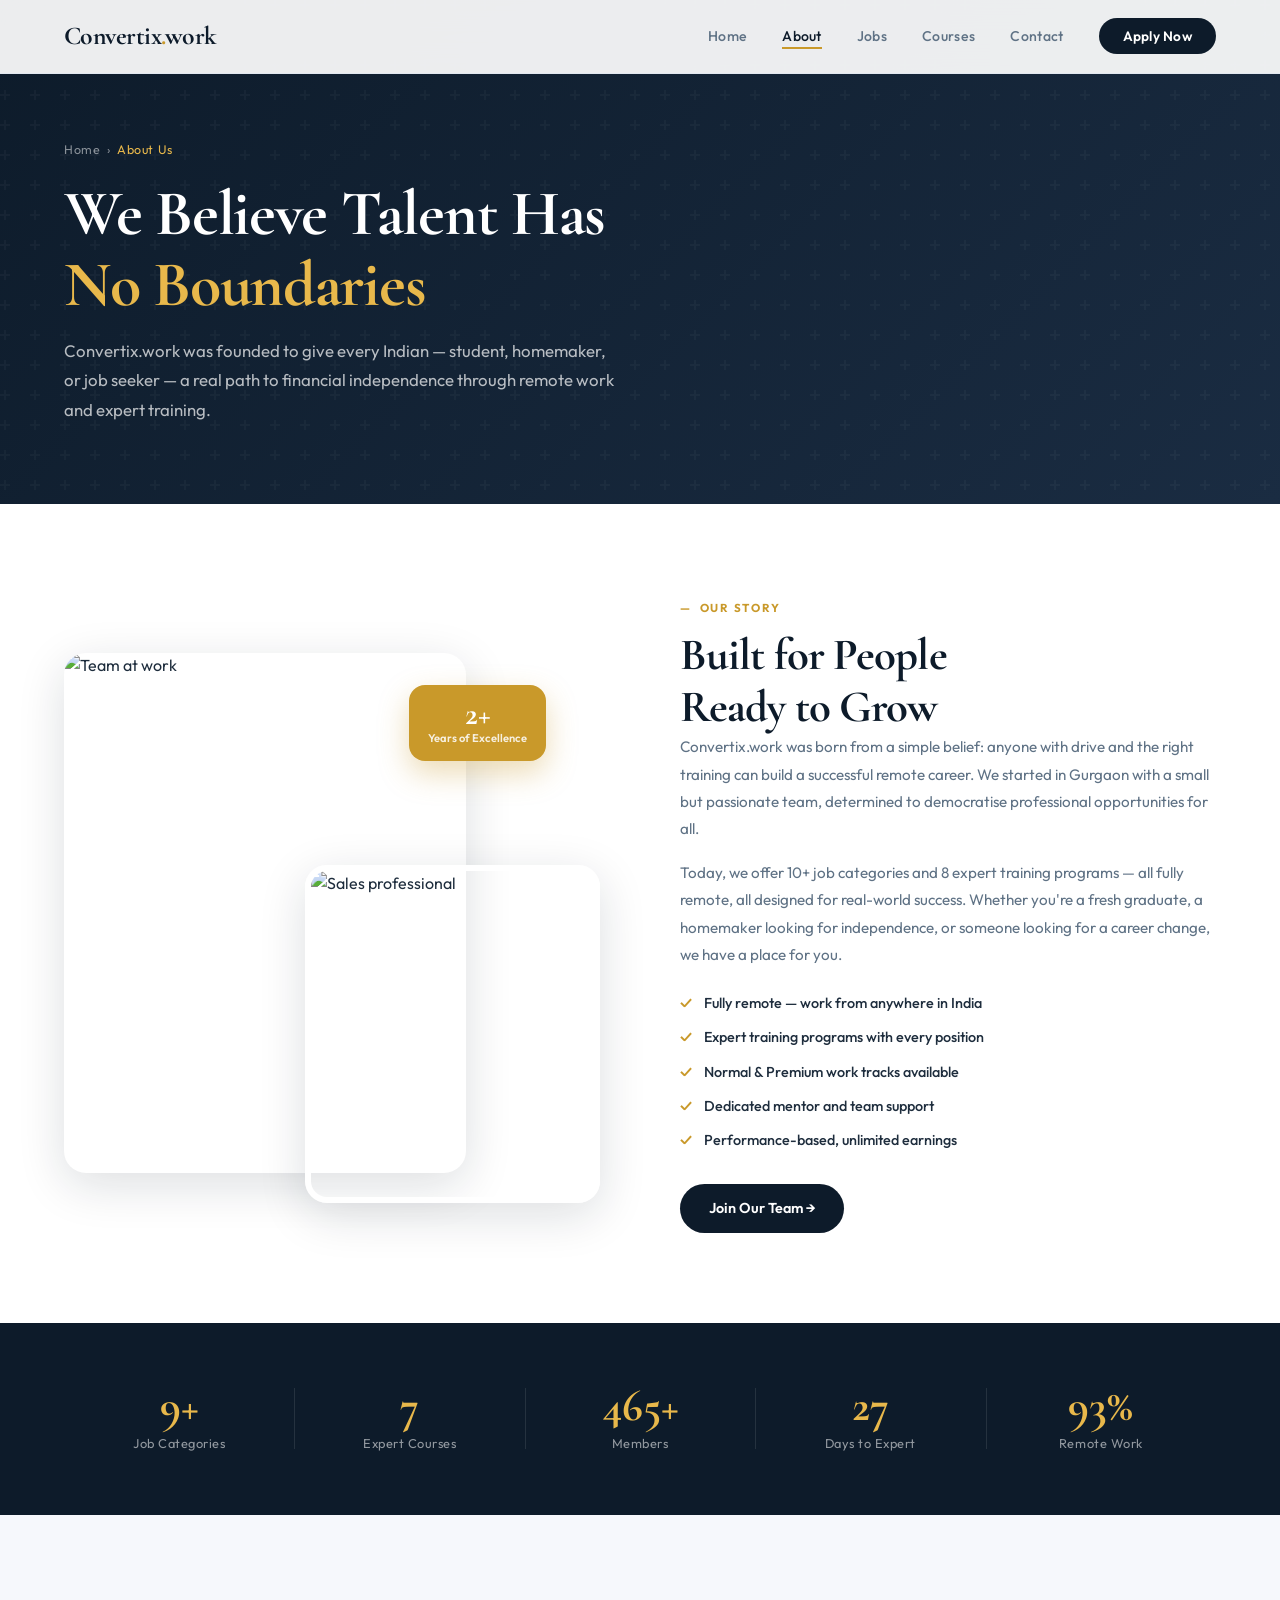
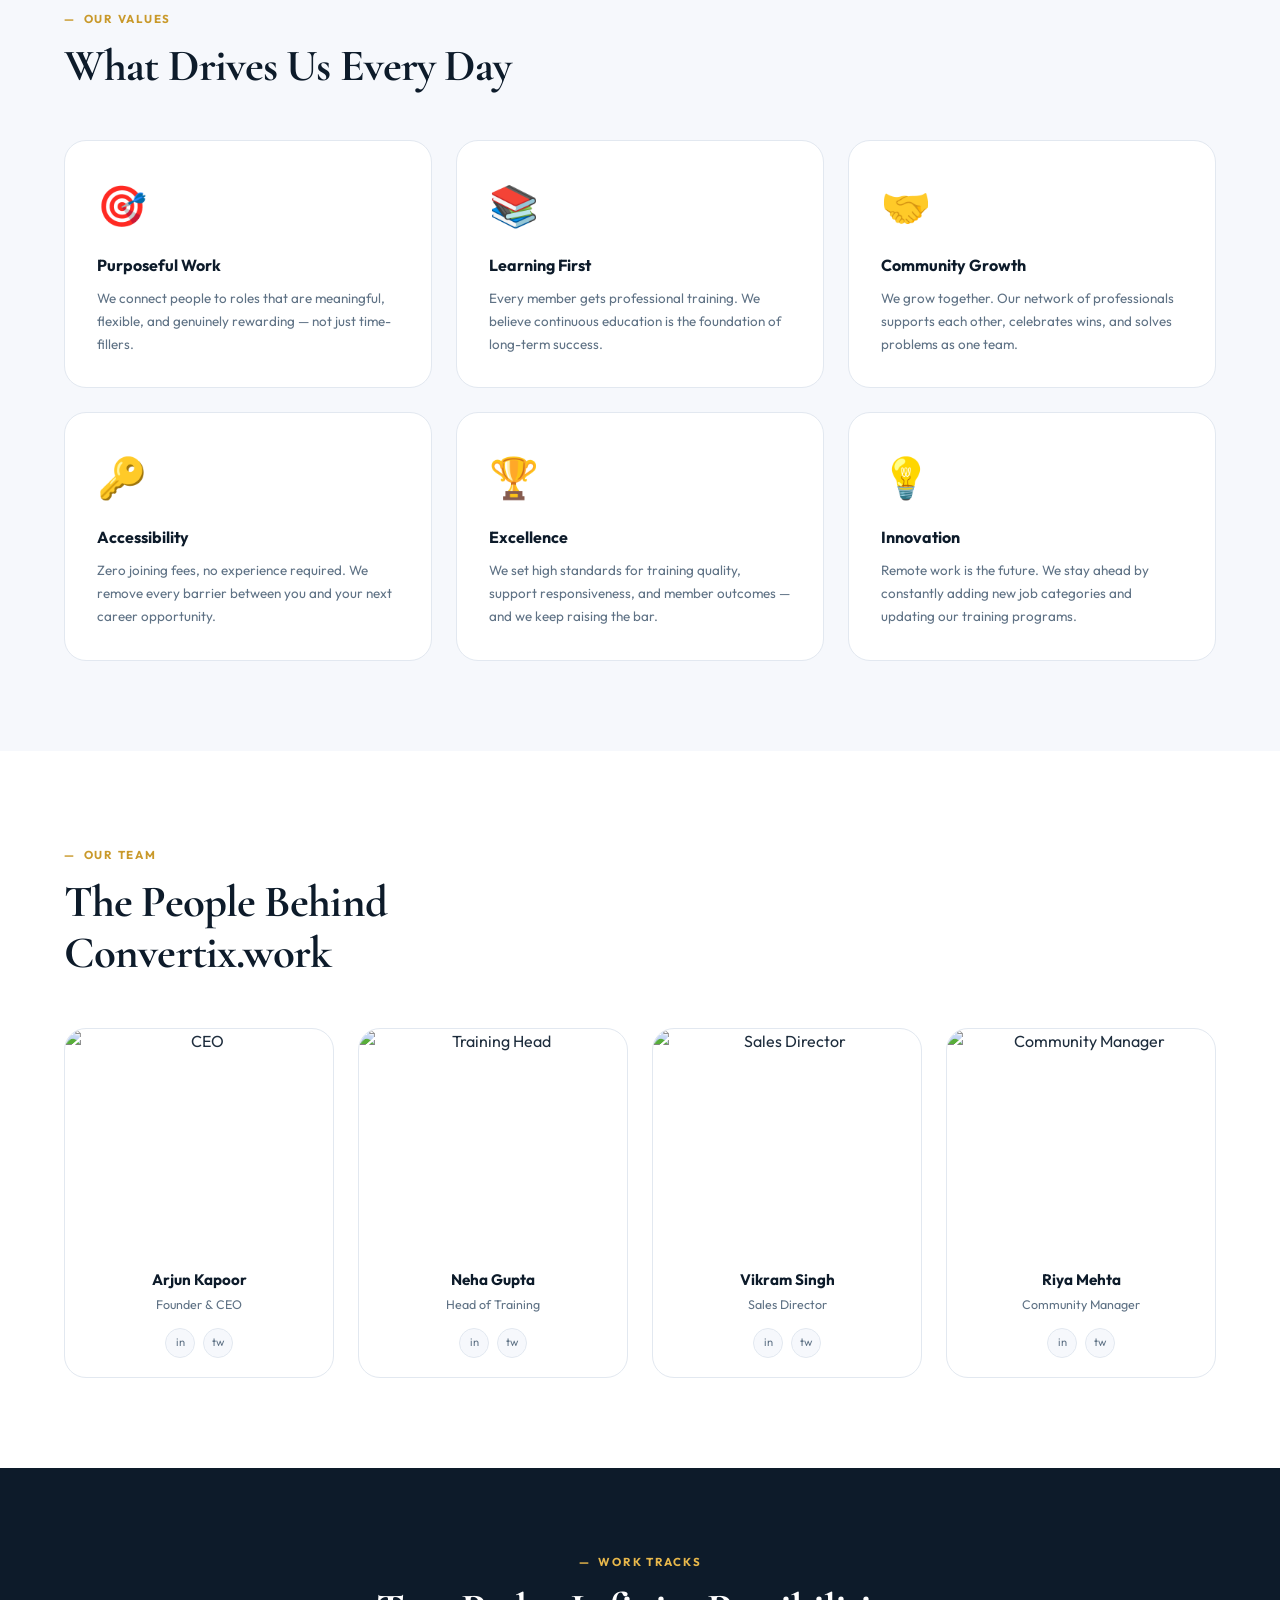
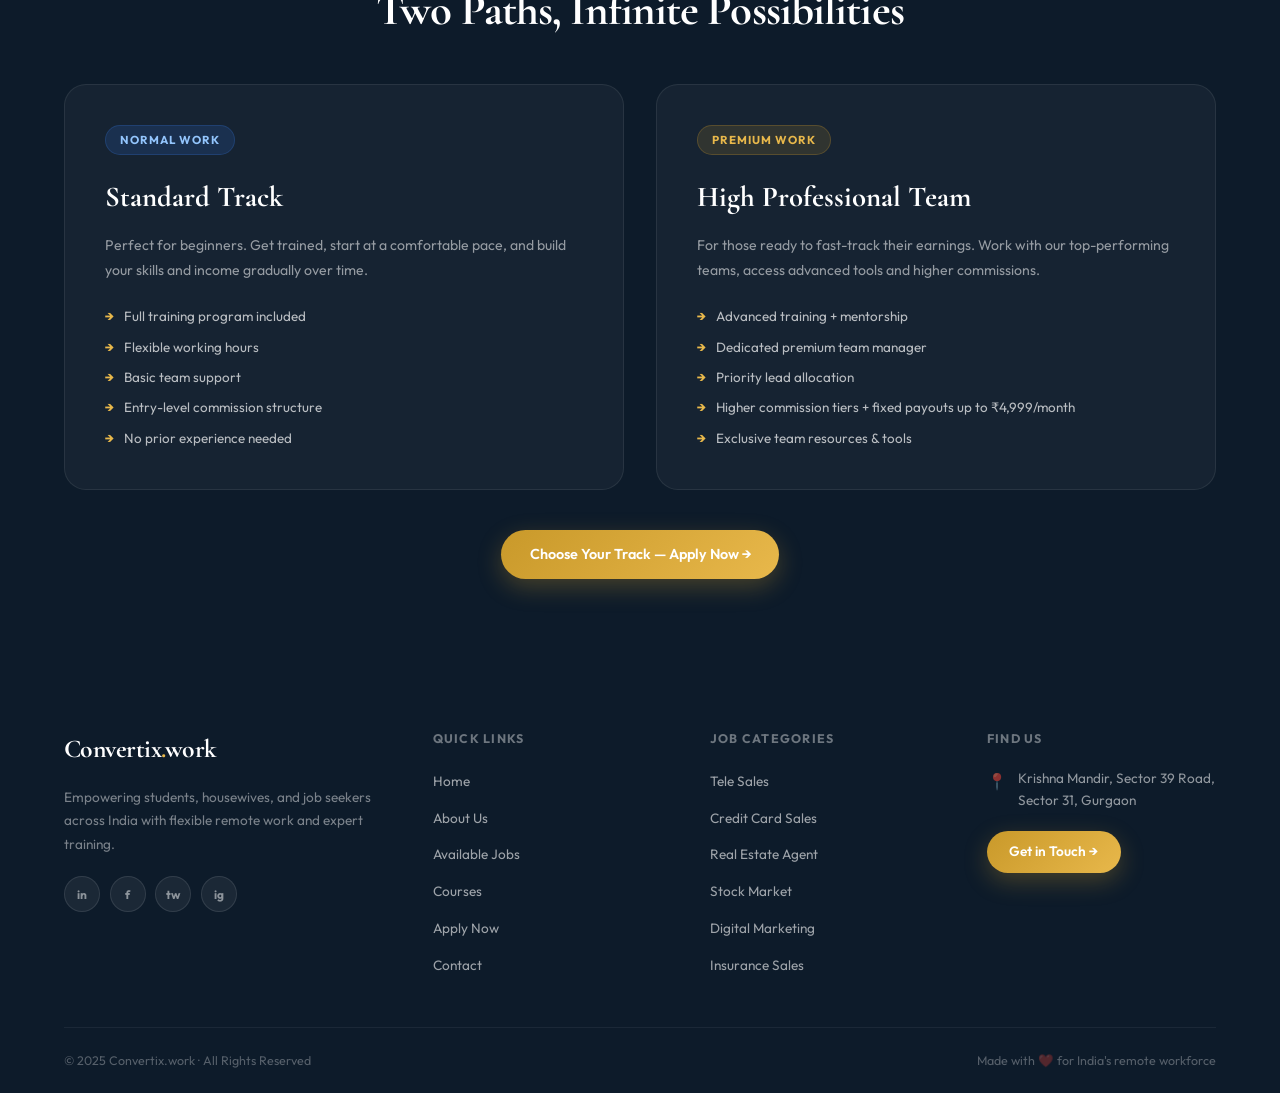
==== commit aa848627: "done" ====
--- a/about.html
+++ b/about.html
@@ -6,12 +6,22 @@
   <meta name="viewport" content="width=device-width,initial-scale=1" />
   <title>About Us — Convertix.work</title>
   <link rel="stylesheet" href="style.css" />
+  <script src="https://cdn.jsdelivr.net/npm/@emailjs/browser@4/dist/email.min.js"></script>
 </head>
 
 <body>
   <nav class="navbar">
     <a href="index.html" class="nav-logo">Convertix<span>.</span>work</a>
-    <ul class="nav-links" id="navLinks">
+    
+    <button class="hamburger" id="hamburger" type="button" aria-label="Toggle navigation"
+      aria-expanded="false"><span></span><span></span><span></span></button>
+  </nav>
+<ul class="nav-links" id="navLinks">
+    <!-- Mobile menu header: logo + close button -->
+    <li class="nav-mobile-header" style="list-style:none;padding:0;margin:0">
+      <span class="nav-mobile-logo">Convertix<span>.</span>work</span>
+      <button class="nav-mobile-close" id="navMobileClose" aria-label="Close menu">&#x2715;</button>
+    </li>
       <li><a href="index.html">Home</a></li>
       <li><a href="about.html" class="active">About</a></li>
       <li><a href="jobs.html">Jobs</a></li>
@@ -19,9 +29,7 @@
       <li><a href="contact.html">Contact</a></li>
       <li><a href="apply.html" class="nav-cta">Apply Now</a></li>
     </ul>
-    <button class="hamburger" id="hamburger" type="button" aria-label="Toggle navigation"
-      aria-expanded="false"><span></span><span></span><span></span></button>
-  </nav>
+
   <div class="nav-overlay" id="navOverlay"></div>
 
   <!-- HERO -->
--- a/style.css
+++ b/style.css
@@ -146,10 +146,14 @@
 .hamburger.open span:nth-child(3) { transform: rotate(-45deg) translate(5px, -5px); }
 
 .nav-overlay {
-  display: none; position: fixed; top: 0; left: 0; right: 0; bottom: 0;
-  background: rgba(0,0,0,0.5); z-index: 198; transition: opacity 0.3s;
-}
-.nav-overlay.open { display: block; }
+  position: fixed; top: 0; left: 0; right: 0; bottom: 0;
+  background: rgba(0,0,0,0.55); z-index: 198;
+  opacity: 0; visibility: hidden; pointer-events: none;
+  transition: opacity 0.3s ease, visibility 0.3s ease;
+}
+.nav-overlay.open {
+  opacity: 1; visibility: visible; pointer-events: auto;
+}
 
 /* ── BUTTONS ─────────────────────────────────────────── */
 .btn {
@@ -824,20 +828,147 @@
 @media (max-width: 1024px) { .apply-layout { grid-template-columns: 1fr; } }
 @media (max-width: 600px) { .steps-row { grid-template-columns: repeat(2, 1fr); } .steps-row::before { display: none; } .work-opt-row { grid-template-columns: 1fr; } }
 
-/* ── MOBILE NAV ──────────────────────────────────────── */
+/* =====================================================
+   MOBILE MENU — FIXED. #navLinks is outside <nav>
+   so backdrop-filter no longer blocks position:fixed
+   ===================================================== */
+
+/* Desktop: hide mobile-only items */
+.nav-mobile-header { display: none !important; }
+
+/* Desktop nav — fixed to sit visually inside the navbar */
+#navLinks {
+  position: fixed;
+  top: 0;
+  right: 5%;
+  height: 72px;
+  display: flex;
+  align-items: center;
+  gap: 2.2rem;
+  list-style: none;
+  z-index: 201;
+  margin: 0;
+  padding: 0;
+}
+
+/* ── MOBILE ── */
 @media (max-width: 768px) {
-  .hamburger { display: flex; }
-  .nav-links {
-    position: fixed; top: 0; right: -100%; bottom: 0;
-    width: min(320px, 85vw); background: var(--white);
-    flex-direction: column; gap: 0; padding: 5rem 2rem 2rem;
-    z-index: 199; transition: right 0.35s cubic-bezier(0.34,1.1,0.64,1);
-    box-shadow: -20px 0 60px rgba(0,0,0,0.15); align-items: flex-start;
-  }
-  .nav-links.open { right: 0; }
-  .nav-links li { width: 100%; }
-  .nav-links a { display: block; padding: 0.9rem 0; font-size: 1rem; border-bottom: 1px solid var(--border); }
-  .nav-links a::after { display: none; }
-  .nav-cta { margin-top: 1rem; text-align: center; border-radius: var(--radius) !important; }
-  body.nav-open { overflow: hidden; }
+
+  /* Show hamburger */
+  .hamburger { display: flex !important; }
+
+  /* Panel hidden off-screen LEFT by default */
+  #navLinks {
+    position: fixed !important;
+    top: 0 !important;
+    left: -100% !important;
+    width: 280px !important;
+    height: 100vh !important;
+    background: #fff !important;
+    z-index: 99999 !important;
+    display: flex !important;
+    flex-direction: column !important;
+    align-items: stretch !important;
+    list-style: none !important;
+    padding: 0 !important;
+    margin: 0 !important;
+    overflow-y: auto !important;
+    box-shadow: 6px 0 32px rgba(0,0,0,0.25) !important;
+    transition: left 0.3s ease !important;
+    gap: 0 !important;
+  }
+
+  /* OPEN — slides in from left */
+  #navLinks.open {
+    left: 0 !important;
+  }
+
+  /* Dark overlay */
+  #navOverlay {
+    display: none !important;
+    position: fixed !important;
+    inset: 0 !important;
+    background: rgba(0,0,0,0.55) !important;
+    z-index: 99998 !important;
+  }
+  #navOverlay.open { display: block !important; }
+
+  /* Lock scroll */
+  body.nav-open { overflow: hidden !important; }
+
+  /* Panel header bar */
+  .nav-mobile-header {
+    display: flex !important;
+    align-items: center !important;
+    justify-content: space-between !important;
+    background: #0d1b2a !important;
+    padding: 0 1.2rem !important;
+    height: 64px !important;
+    min-height: 64px !important;
+    flex-shrink: 0 !important;
+    list-style: none !important;
+    width: 100% !important;
+    box-sizing: border-box !important;
+  }
+  .nav-mobile-logo {
+    font-family: 'Cormorant Garamond', serif;
+    font-size: 1.2rem; font-weight: 700; color: #fff;
+  }
+  .nav-mobile-logo span { color: #e8b84b; }
+  .nav-mobile-close {
+    width: 36px; height: 36px; border-radius: 50%;
+    background: rgba(255,255,255,0.12);
+    border: 1px solid rgba(255,255,255,0.25);
+    color: #fff; font-size: 1.1rem;
+    cursor: pointer; display: flex;
+    align-items: center; justify-content: center;
+    padding: 0; line-height: 1;
+  }
+
+  /* List items */
+  #navLinks li {
+    width: 100% !important;
+    list-style: none !important;
+    padding: 0 1rem !important;
+    box-sizing: border-box !important;
+  }
+  #navLinks li:first-child { padding: 0 !important; }
+  #navLinks li:nth-child(2) { margin-top: 1rem !important; }
+  #navLinks li:last-child { padding-bottom: 2rem !important; }
+
+  /* Links */
+  #navLinks a {
+    display: flex !important;
+    align-items: center !important;
+    gap: 0.6rem !important;
+    padding: 0.85rem 1rem !important;
+    margin-bottom: 0.45rem !important;
+    font-size: 0.96rem !important;
+    font-weight: 600 !important;
+    color: #1e2d3d !important;
+    background: #f6f8fc !important;
+    border: 1px solid #e2e8f0 !important;
+    border-radius: 10px !important;
+    text-decoration: none !important;
+  }
+  #navLinks a::before {
+    content: '›'; color: #c9992a;
+    font-size: 1.2rem; font-weight: 700; flex-shrink: 0;
+  }
+  #navLinks a::after { display: none !important; }
+  #navLinks a:hover, #navLinks a.active {
+    color: #c9992a !important;
+    background: #fff7e0 !important;
+    border-color: #f0d47a !important;
+  }
+
+  /* Apply Now CTA */
+  #navLinks a.nav-cta {
+    background: linear-gradient(135deg,#c9992a,#e8b84b) !important;
+    color: #fff !important; border-color: transparent !important;
+    justify-content: center !important; font-weight: 700 !important;
+    margin-top: 0.4rem !important;
+  }
+  #navLinks a.nav-cta::before { display: none !important; }
+  #navLinks a.nav-cta:hover { background: #0d1b2a !important; }
 }
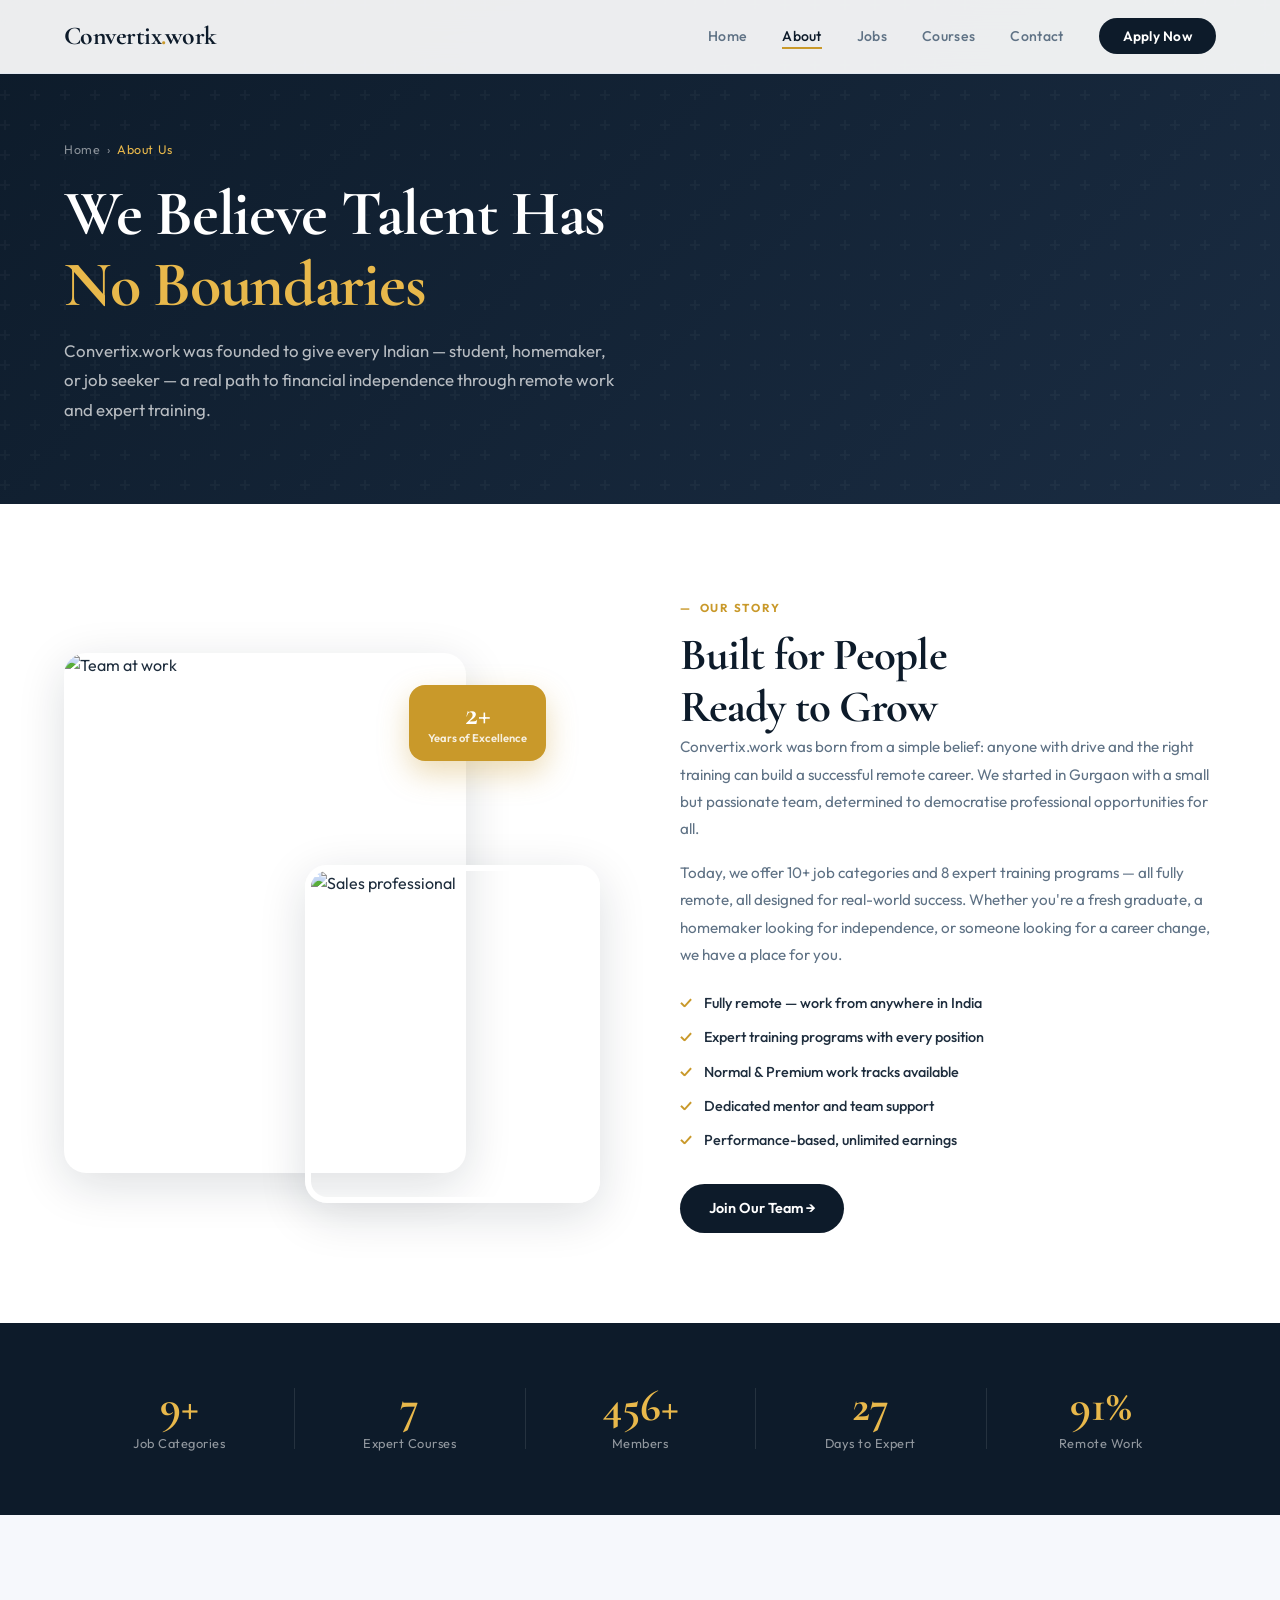
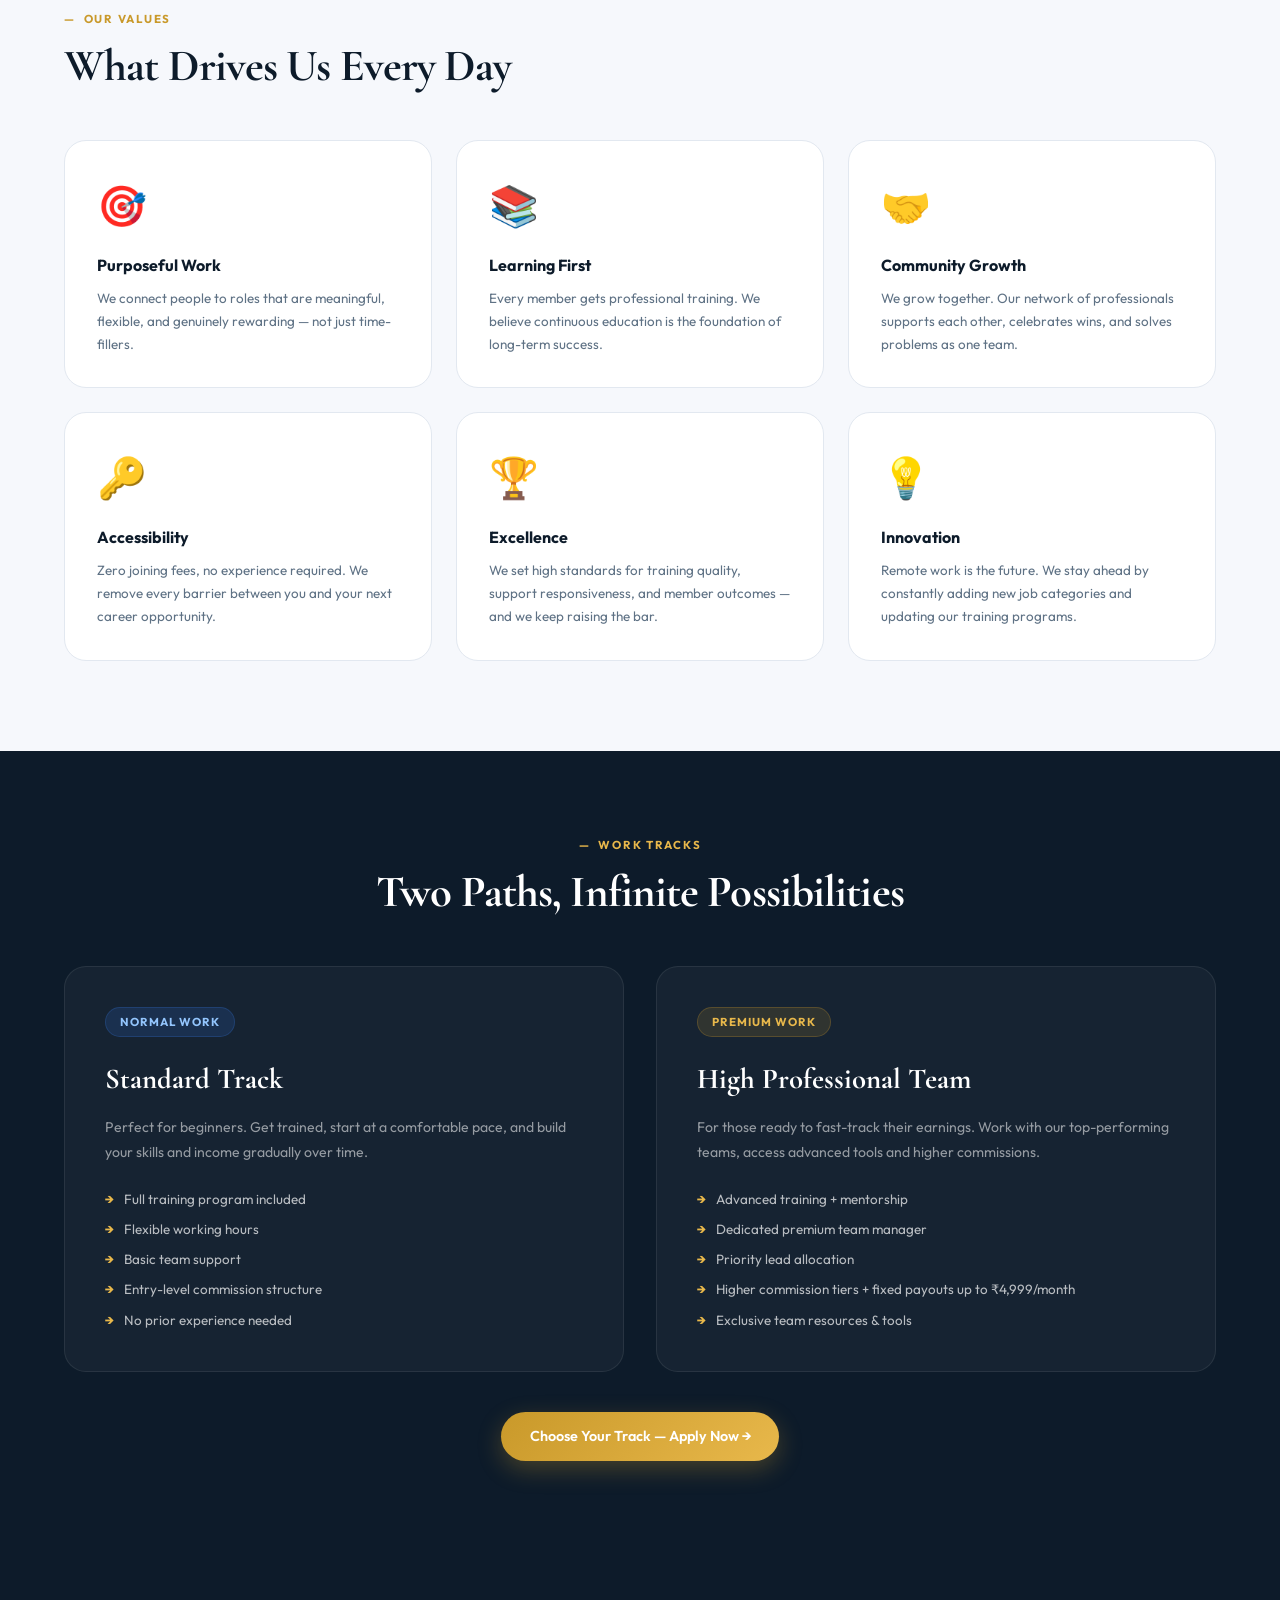
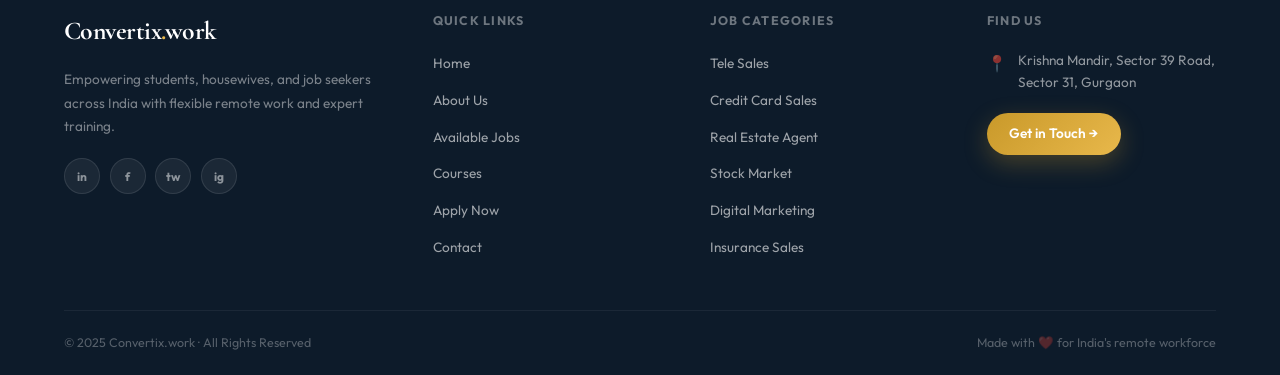
==== commit 0b012b90: "final" ====
--- a/about.html
+++ b/about.html
@@ -148,54 +148,7 @@
     </div>
   </section>
 
-  <!-- TEAM -->
-  <section style="background:var(--white)">
-    <div class="section-header-row reveal">
-      <div>
-        <div class="section-label">Our Team</div>
-        <div class="section-title">The People Behind<br>Convertix.work</div>
-      </div>
-    </div>
-    <div class="team-grid stagger-parent">
-      <div class="team-card stagger-child">
-        <img src="https://images.unsplash.com/photo-1560250097-0dc05ae5be72?w=400&h=440&fit=crop&crop=face" alt="CEO"
-          loading="lazy" />
-        <div class="team-body">
-          <div class="team-name">Arjun Kapoor</div>
-          <div class="team-role">Founder & CEO</div>
-          <div class="team-socials"><a href="#" class="ts-btn">in</a><a href="#" class="ts-btn">tw</a></div>
-        </div>
-      </div>
-      <div class="team-card stagger-child">
-        <img src="https://images.unsplash.com/photo-1573497019940-1c28c88b4f3e?w=400&h=440&fit=crop&crop=face"
-          alt="Training Head" loading="lazy" />
-        <div class="team-body">
-          <div class="team-name">Neha Gupta</div>
-          <div class="team-role">Head of Training</div>
-          <div class="team-socials"><a href="#" class="ts-btn">in</a><a href="#" class="ts-btn">tw</a></div>
-        </div>
-      </div>
-      <div class="team-card stagger-child">
-        <img src="https://images.unsplash.com/photo-1519085360753-af0119f7cbe7?w=400&h=440&fit=crop&crop=face"
-          alt="Sales Director" loading="lazy" />
-        <div class="team-body">
-          <div class="team-name">Vikram Singh</div>
-          <div class="team-role">Sales Director</div>
-          <div class="team-socials"><a href="#" class="ts-btn">in</a><a href="#" class="ts-btn">tw</a></div>
-        </div>
-      </div>
-      <div class="team-card stagger-child">
-        <img src="https://images.unsplash.com/photo-1531746020798-e6953c6e8e04?w=400&h=440&fit=crop&crop=face"
-          alt="Community Manager" loading="lazy" />
-        <div class="team-body">
-          <div class="team-name">Riya Mehta</div>
-          <div class="team-role">Community Manager</div>
-          <div class="team-socials"><a href="#" class="ts-btn">in</a><a href="#" class="ts-btn">tw</a></div>
-        </div>
-      </div>
-    </div>
-  </section>
-
+  
   <!-- WORK OPTIONS -->
   <section class="work-options-section" id="work-tracks">
     <div class="reveal" style="text-align:center">
